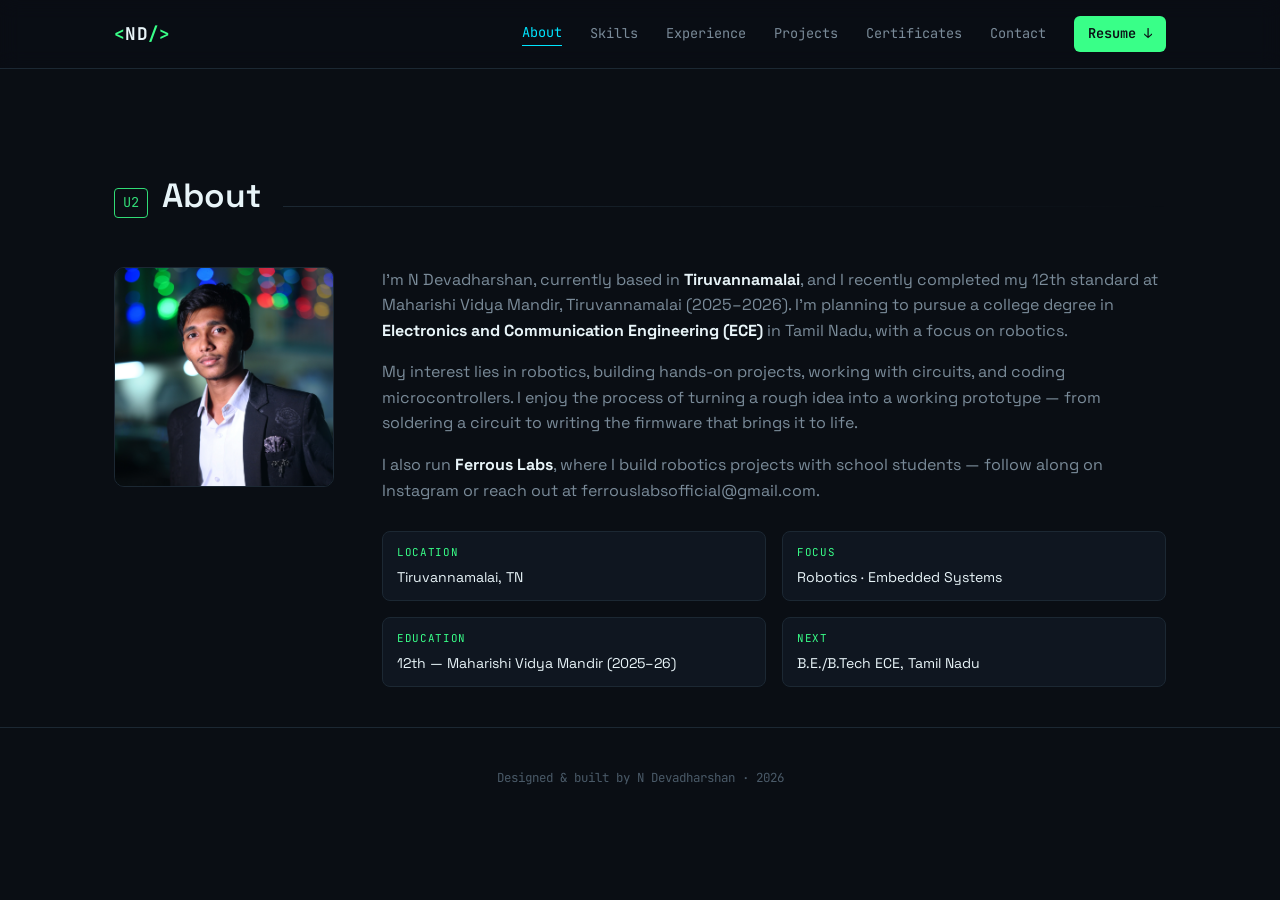
==== about.html @ f9924de3 "Single page to Multi page website" ====
<!DOCTYPE html>
<html lang="en">

<head>
  <meta charset="UTF-8">
  <meta name="viewport" content="width=device-width, initial-scale=1.0">
  <title>About — N Devadharshan</title>
  <meta name="description"
    content="Learn about N Devadharshan — ECE aspirant, robotics builder, and founder of Ferrous Labs based in Tiruvannamalai.">
  <link rel="icon"
    href="data:image/svg+xml,<svg xmlns=%22http://www.w3.org/2000/svg%22 viewBox=%220 0 100 100%22><rect width=%22100%22 height=%22100%22 rx=%2218%22 fill=%22%230a0e14%22/><path d=%22M20 50h20M60 50h20M50 20v20M50 60v20%22 stroke=%22%2300e5ff%22 stroke-width=%226%22/><circle cx=%2250%22 cy=%2250%22 r=%2210%22 fill=%22none%22 stroke=%22%2339ff88%22 stroke-width=%226%22/></svg>">
  <link rel="preconnect" href="https://fonts.googleapis.com">
  <link rel="preconnect" href="https://fonts.gstatic.com" crossorigin>
  <link
    href="https://fonts.googleapis.com/css2?family=JetBrains+Mono:wght@400;500;600;700&family=Space+Grotesk:wght@400;500;600;700&display=swap"
    rel="stylesheet">
  <link rel="stylesheet" href="style.css">
  <script>
    function smartImage(img) {
      var exts = ['jpg', 'jpeg', 'png', 'webp', 'JPG', 'JPEG', 'PNG', 'WEBP'];
      var tried = (img.getAttribute('data-tried') || '').split(',').filter(Boolean);
      var base = img.getAttribute('data-base');
      for (var i = 0; i < exts.length; i++) {
        if (tried.indexOf(exts[i]) === -1) {
          tried.push(exts[i]);
          img.setAttribute('data-tried', tried.join(','));
          img.src = base + '.' + exts[i];
          return;
        }
      }
      if (img.getAttribute('data-fallback') === 'hide') {
        img.style.display = 'none';
      } else if (img.parentElement) {
        img.parentElement.classList.add('no-photo');
      }
    }
  </script>
</head>

<body>

  <canvas id="circuit-bg"></canvas>

  <svg id="spine" width="40" viewBox="0 0 40 100" preserveAspectRatio="none" aria-hidden="true">
    <line x1="20" y1="0" x2="20" y2="100" stroke="url(#spineGrad)" stroke-width="1.5" />
    <defs>
      <linearGradient id="spineGrad" x1="0" y1="0" x2="0" y2="1">
        <stop offset="0%" stop-color="#00e5ff" stop-opacity="0.05" />
        <stop offset="50%" stop-color="#00e5ff" stop-opacity="0.5" />
        <stop offset="100%" stop-color="#39ff88" stop-opacity="0.4" />
      </linearGradient>
    </defs>
  </svg>

  <header id="navbar">
    <div class="nav-inner">
      <a class="logo" href="index.html">
        <span class="logo-bracket">&lt;</span>ND<span class="logo-bracket">/&gt;</span>
      </a>
      <nav id="nav-links">
        <a href="about.html" class="nav-active">About</a>
        <a href="skills.html">Skills</a>
        <a href="experience.html">Experience</a>
        <a href="projects.html">Projects</a>
        <a href="certificates.html">Certificates</a>
        <a href="contact.html">Contact</a>
        <a href="assets/resume.pdf" class="nav-resume" download>Resume ↓</a>
      </nav>
      <button id="nav-toggle" aria-label="Toggle menu">
        <span></span><span></span><span></span>
      </button>
    </div>
  </header>

  <main>

    <!-- ============ ABOUT ============ -->
    <section id="about" class="section">
      <div class="section-head">
        <span class="designator">U2</span>
        <h2>About</h2>
      </div>
      <div class="about-grid">
        <div class="about-photo">
          <div class="photo-frame">
            <img src="assets/images/profile.jpg" data-base="assets/images/profile" data-tried="jpg" alt="N Devadharshan"
              onerror="smartImage(this)">
            <div class="photo-fallback">
              <svg viewBox="0 0 120 120" width="72" height="72" aria-hidden="true">
                <circle cx="60" cy="60" r="56" fill="none" stroke="#00e5ff" stroke-width="2" stroke-dasharray="6 6" />
                <circle cx="60" cy="42" r="18" fill="none" stroke="#39ff88" stroke-width="3" />
                <path d="M28 96c6-20 22-30 32-30s26 10 32 30" fill="none" stroke="#39ff88" stroke-width="3" />
              </svg>
              <p>photo.jpg<br><span>add your image →</span></p>
            </div>
          </div>
        </div>
        <div class="about-text">
          <p>
            I'm N Devadharshan, currently based in <strong>Tiruvannamalai</strong>, and I recently completed
            my 12th standard at Maharishi Vidya Mandir, Tiruvannamalai (2025–2026). I'm planning to pursue
            a college degree in <strong>Electronics and Communication Engineering (ECE)</strong> in Tamil Nadu,
            with a focus on robotics.
          </p>
          <p>
            My interest lies in robotics, building hands-on projects, working with circuits, and coding
            microcontrollers. I enjoy the process of turning a rough idea into a working prototype —
            from soldering a circuit to writing the firmware that brings it to life.
          </p>
          <p>
            I also run <strong>Ferrous Labs</strong>, where I build robotics projects with school
            students — follow along on
            <a href="https://instagram.com/ferrous_labs" target="_blank" rel="noopener">Instagram</a>
            or reach out at
            <a href="mailto:ferrouslabsofficial@gmail.com">ferrouslabsofficial@gmail.com</a>.
          </p>
          <div class="about-facts">
            <div class="fact"><span class="fact-label">Location</span><span class="fact-value">Tiruvannamalai, TN</span>
            </div>
            <div class="fact"><span class="fact-label">Focus</span><span class="fact-value">Robotics · Embedded
                Systems</span></div>
            <div class="fact"><span class="fact-label">Education</span><span class="fact-value">12th — Maharishi Vidya
                Mandir (2025–26)</span></div>
            <div class="fact"><span class="fact-label">Next</span><span class="fact-value">B.E./B.Tech ECE, Tamil
                Nadu</span></div>
          </div>
        </div>
      </div>
    </section>

  </main>

  <footer>
    <p>Designed &amp; built by N Devadharshan · <span id="year"></span></p>
    <p class="footer-sub"></p>
  </footer>

  <script src="script.js"></script>
</body>

</html>
---- style.css ----
/* ==========================================================================
   TOKENS
   ========================================================================== */
:root {
  --bg-deep: #0a0e14;
  --bg-panel: #0f1620;
  --bg-panel-2: #121b26;
  --line: #1c2833;
  --trace-cyan: #00e5ff;
  --trace-green: #39ff88;
  --copper: #ff8a3d;
  --text-primary: #e8f4f8;
  --text-dim: #7a8b99;
  --text-faint: #4a5a68;

  --font-display: 'Space Grotesk', sans-serif;
  --font-mono: 'JetBrains Mono', monospace;

  --radius: 10px;
  --max-width: 1100px;
}

* { box-sizing: border-box; }

html { scroll-behavior: smooth; }

@media (prefers-reduced-motion: reduce) {
  html { scroll-behavior: auto; }
  * { animation-duration: 0.01ms !important; animation-iteration-count: 1 !important; transition-duration: 0.01ms !important; }
}

body {
  margin: 0;
  background: var(--bg-deep);
  color: var(--text-primary);
  font-family: var(--font-display);
  line-height: 1.6;
  -webkit-font-smoothing: antialiased;
  position: relative;
  overflow-x: hidden;
}

h1, h2, h3 { font-family: var(--font-display); margin: 0; }
p { margin: 0; }
a { color: inherit; text-decoration: none; }
ul { margin: 0; padding: 0; list-style: none; }
code {
  font-family: var(--font-mono);
  background: var(--bg-panel-2);
  border: 1px solid var(--line);
  padding: 1px 6px;
  border-radius: 4px;
  color: var(--trace-cyan);
  font-size: 0.85em;
}

:focus-visible {
  outline: 2px solid var(--trace-cyan);
  outline-offset: 3px;
}

/* ==========================================================================
   BACKGROUND CANVAS + SPINE
   ========================================================================== */
#circuit-bg {
  position: fixed;
  inset: 0;
  z-index: 0;
  width: 100%;
  height: 100%;
  opacity: 0.5;
}

#spine {
  position: fixed;
  left: 20px;
  top: 0;
  height: 100%;
  z-index: 1;
  pointer-events: none;
  display: none;
}

@media (min-width: 900px) {
  #spine { display: block; }
}

main, header, footer { position: relative; z-index: 2; }

/* ==========================================================================
   NAV
   ========================================================================== */
#navbar {
  position: sticky;
  top: 0;
  z-index: 50;
  background: rgba(10, 14, 20, 0.85);
  backdrop-filter: blur(10px);
  border-bottom: 1px solid var(--line);
}

.nav-inner {
  max-width: var(--max-width);
  margin: 0 auto;
  padding: 16px 24px;
  display: flex;
  align-items: center;
  justify-content: space-between;
}

.logo {
  font-family: var(--font-mono);
  font-weight: 700;
  font-size: 1.1rem;
  letter-spacing: 0.02em;
}
.logo-bracket { color: var(--trace-green); }

#nav-links {
  display: flex;
  align-items: center;
  gap: 28px;
}

#nav-links a {
  font-family: var(--font-mono);
  font-size: 0.85rem;
  color: var(--text-dim);
  transition: color 0.2s ease;
  position: relative;
}
#nav-links a:hover { color: var(--trace-cyan); }
#nav-links a.nav-active { color: var(--trace-cyan); border-bottom: 1px solid var(--trace-cyan); padding-bottom: 2px; }

.nav-resume {
  color: var(--bg-deep) !important;
  background: var(--trace-green);
  padding: 7px 14px;
  border-radius: 6px;
  font-weight: 600;
}
.nav-resume:hover { color: var(--bg-deep) !important; background: var(--trace-cyan); }

#nav-toggle {
  display: none;
  flex-direction: column;
  gap: 5px;
  background: none;
  border: none;
  cursor: pointer;
  padding: 6px;
}
#nav-toggle span {
  width: 22px;
  height: 2px;
  background: var(--trace-cyan);
  display: block;
}

@media (max-width: 800px) {
  #nav-links {
    position: fixed;
    top: 61px;
    left: 0;
    right: 0;
    background: var(--bg-panel);
    border-bottom: 1px solid var(--line);
    flex-direction: column;
    align-items: flex-start;
    padding: 20px 24px;
    gap: 18px;
    transform: translateY(-120%);
    transition: transform 0.25s ease;
  }
  #nav-links.open { transform: translateY(0); }
  #nav-toggle { display: flex; }
}

/* ==========================================================================
   SHARED
   ========================================================================== */
.section {
  max-width: var(--max-width);
  margin: 0 auto;
  padding: 100px 24px 40px;
  scroll-margin-top: 70px;
}

.section-head {
  display: flex;
  align-items: baseline;
  gap: 14px;
  margin-bottom: 44px;
}

.designator {
  font-family: var(--font-mono);
  font-size: 0.85rem;
  color: var(--trace-green);
  border: 1px solid var(--trace-green);
  padding: 3px 8px;
  border-radius: 4px;
  opacity: 0.85;
}

.section-head h2 {
  font-size: clamp(1.6rem, 3vw, 2.1rem);
  font-weight: 600;
}
.section-head::after {
  content: '';
  flex: 1;
  height: 1px;
  background: linear-gradient(90deg, var(--line), transparent);
  margin-left: 8px;
}

.chip-label {
  font-family: var(--font-mono);
  font-size: 0.8rem;
  color: var(--trace-green);
  letter-spacing: 0.05em;
  margin-bottom: 14px;
}

.btn {
  display: inline-block;
  font-family: var(--font-mono);
  font-size: 0.9rem;
  font-weight: 600;
  padding: 12px 22px;
  border-radius: 6px;
  border: 1px solid transparent;
  cursor: pointer;
  transition: all 0.2s ease;
}
.btn-primary {
  background: var(--trace-cyan);
  color: var(--bg-deep);
}
.btn-primary:hover {
  background: var(--trace-green);
  box-shadow: 0 0 24px rgba(57, 255, 136, 0.4);
}
.btn-ghost {
  border-color: var(--line);
  color: var(--text-primary);
}
.btn-ghost:hover { border-color: var(--trace-cyan); color: var(--trace-cyan); }

/* ==========================================================================
   HERO
   ========================================================================== */
#hero {
  max-width: var(--max-width);
  margin: 0 auto;
  padding: 90px 24px 60px;
  min-height: 88vh;
  display: flex;
  flex-direction: column;
  justify-content: center;
}

.hero-grid {
  display: grid;
  grid-template-columns: 1.2fr 0.8fr;
  gap: 40px;
  align-items: center;
}

@media (max-width: 800px) {
  .hero-grid { grid-template-columns: 1fr; }
  .hero-visual { order: -1; }
}

.hero-text h1 {
  font-size: clamp(2.2rem, 6vw, 3.6rem);
  font-weight: 700;
  letter-spacing: -0.01em;
  line-height: 1.05;
  background: linear-gradient(90deg, var(--text-primary) 60%, var(--trace-cyan));
  -webkit-background-clip: text;
  background-clip: text;
  color: transparent;
}

.hero-role {
  font-family: var(--font-mono);
  font-size: 0.95rem;
  color: var(--text-dim);
  margin-top: 18px;
  display: flex;
  flex-wrap: wrap;
  gap: 8px;
  align-items: center;
}
.pin { color: var(--trace-green); font-size: 0.7rem; }
.dot-sep { color: var(--text-faint); }

.hero-bio {
  margin-top: 24px;
  max-width: 52ch;
  color: var(--text-dim);
  font-size: 1.02rem;
}

.hero-cta {
  margin-top: 34px;
  display: flex;
  gap: 14px;
  flex-wrap: wrap;
}

.hero-socials {
  margin-top: 30px;
  display: flex;
  gap: 20px;
  flex-wrap: wrap;
}
.hero-socials a {
  font-family: var(--font-mono);
  font-size: 0.82rem;
  color: var(--text-faint);
  border-bottom: 1px solid transparent;
  transition: all 0.2s ease;
}
.hero-socials a:hover { color: var(--trace-cyan); border-color: var(--trace-cyan); }

/* chip visual */
.hero-visual { display: flex; justify-content: center; }
.chip {
  position: relative;
  width: 220px;
  height: 220px;
  background: linear-gradient(160deg, var(--bg-panel-2), var(--bg-panel));
  border: 1px solid var(--line);
  border-radius: 14px;
  display: flex;
  align-items: center;
  justify-content: center;
  box-shadow: 0 0 60px rgba(0, 229, 255, 0.08);
  animation: chip-float 6s ease-in-out infinite;
}
@keyframes chip-float {
  0%, 100% { transform: translateY(0); }
  50% { transform: translateY(-10px); }
}
.chip-face { text-align: center; display: flex; flex-direction: column; gap: 6px; }
.chip-id { font-family: var(--font-mono); font-size: 0.75rem; color: var(--copper); }
.chip-name { font-family: var(--font-mono); font-size: 1.1rem; color: var(--trace-cyan); font-weight: 700; letter-spacing: 0.03em; }
.chip-sub { font-family: var(--font-mono); font-size: 0.65rem; color: var(--text-faint); letter-spacing: 0.08em; }

.chip-pins { position: absolute; display: flex; gap: 14px; }
.chip-pins span { display: block; }
.chip-pins-top, .chip-pins-bottom { flex-direction: row; left: 26px; right: 26px; justify-content: space-between; }
.chip-pins-top { top: -12px; }
.chip-pins-bottom { bottom: -12px; }
.chip-pins-left, .chip-pins-right { flex-direction: column; top: 26px; bottom: 26px; justify-content: space-between; }
.chip-pins-left { left: -12px; }
.chip-pins-right { right: -12px; }
.chip-pins::before, .chip-pins::after { content: ''; }
.chip-pins-top, .chip-pins-bottom, .chip-pins-left, .chip-pins-right {
  background-image: repeating-linear-gradient(var(--trace-green), var(--trace-green));
}
/* generate pin ticks via pseudo elements grid */
.chip-pins-top, .chip-pins-bottom { height: 12px; }
.chip-pins-left, .chip-pins-right { width: 12px; }
.chip-pins-top { background: repeating-linear-gradient(90deg, var(--trace-green) 0 3px, transparent 3px 22px); }
.chip-pins-bottom { background: repeating-linear-gradient(90deg, var(--trace-green) 0 3px, transparent 3px 22px); }
.chip-pins-left { background: repeating-linear-gradient(180deg, var(--trace-green) 0 3px, transparent 3px 22px); }
.chip-pins-right { background: repeating-linear-gradient(180deg, var(--trace-green) 0 3px, transparent 3px 22px); }

.scroll-cue {
  margin: 50px auto 0;
  display: flex;
  align-items: center;
  gap: 8px;
  font-family: var(--font-mono);
  font-size: 0.75rem;
  color: var(--text-faint);
  justify-content: center;
}
.scroll-cue span {
  width: 1px;
  height: 24px;
  background: linear-gradient(var(--trace-cyan), transparent);
  animation: scroll-pulse 1.8s ease-in-out infinite;
}
@keyframes scroll-pulse {
  0%, 100% { opacity: 0.2; }
  50% { opacity: 1; }
}

/* ==========================================================================
   ABOUT
   ========================================================================== */
.about-grid {
  display: grid;
  grid-template-columns: 220px 1fr;
  gap: 48px;
  align-items: start;
}
@media (max-width: 700px) {
  .about-grid { grid-template-columns: 1fr; }
}

.photo-frame {
  position: relative;
  width: 100%;
  aspect-ratio: 1;
  border-radius: var(--radius);
  border: 1px solid var(--line);
  background: var(--bg-panel);
  overflow: hidden;
}
.photo-frame img { width: 100%; height: 100%; object-fit: cover; display: block; }
.photo-fallback {
  display: none;
  height: 100%;
  flex-direction: column;
  align-items: center;
  justify-content: center;
  gap: 14px;
  text-align: center;
  color: var(--text-faint);
  font-family: var(--font-mono);
  font-size: 0.78rem;
}
.photo-fallback p span { color: var(--trace-cyan); }
.photo-frame.no-photo img { display: none; }
.photo-frame.no-photo .photo-fallback { display: flex; }

.about-text p { color: var(--text-dim); margin-bottom: 16px; }
.about-text strong { color: var(--text-primary); }

.about-facts {
  margin-top: 28px;
  display: grid;
  grid-template-columns: repeat(2, 1fr);
  gap: 16px;
}
.fact {
  border: 1px solid var(--line);
  background: var(--bg-panel);
  border-radius: 8px;
  padding: 12px 14px;
  display: flex;
  flex-direction: column;
  gap: 4px;
}
.fact-label { font-family: var(--font-mono); font-size: 0.68rem; color: var(--trace-green); text-transform: uppercase; letter-spacing: 0.06em; }
.fact-value { font-size: 0.88rem; color: var(--text-primary); }

/* ==========================================================================
   SKILLS
   ========================================================================== */
.skills-grid {
  display: grid;
  grid-template-columns: repeat(auto-fit, minmax(220px, 1fr));
  gap: 20px;
}
.skill-card {
  border: 1px solid var(--line);
  background: var(--bg-panel);
  border-radius: var(--radius);
  padding: 22px;
  transition: border-color 0.2s ease;
}
.skill-card:hover { border-color: var(--trace-cyan); }
.skill-card h3 {
  font-family: var(--font-mono);
  font-size: 0.85rem;
  color: var(--trace-cyan);
  text-transform: uppercase;
  letter-spacing: 0.05em;
  margin-bottom: 16px;
}
.tag-list { display: flex; flex-wrap: wrap; gap: 8px; }
.tag-list li {
  font-family: var(--font-mono);
  font-size: 0.8rem;
  background: var(--bg-panel-2);
  border: 1px solid var(--line);
  padding: 5px 11px;
  border-radius: 20px;
  color: var(--text-primary);
}

/* ==========================================================================
   EXPERIENCE / TIMELINE
   ========================================================================== */
.timeline {
  position: relative;
  padding-left: 28px;
  border-left: 1px dashed var(--line);
}
.timeline-item { position: relative; padding-bottom: 36px; }
.timeline-item:last-child { padding-bottom: 0; }
.timeline-node {
  position: absolute;
  left: -33px;
  top: 4px;
  width: 10px;
  height: 10px;
  border-radius: 50%;
  background: var(--trace-green);
  box-shadow: 0 0 0 4px rgba(57, 255, 136, 0.15);
}
.timeline-org { font-family: var(--font-mono); color: var(--trace-cyan); font-size: 0.95rem; font-weight: 600; }
.timeline-role { font-size: 0.85rem; color: var(--copper); margin-top: 3px; }
.timeline-desc { color: var(--text-dim); margin-top: 8px; max-width: 60ch; }

/* ==========================================================================
   PROJECTS
   ========================================================================== */
.projects-grid {
  display: grid;
  grid-template-columns: repeat(auto-fit, minmax(280px, 1fr));
  gap: 24px;
}
.project-card {
  display: block;
  border: 1px solid var(--line);
  background: var(--bg-panel);
  border-radius: var(--radius);
  overflow: hidden;
  transition: transform 0.25s ease, border-color 0.25s ease;
  color: inherit;
  text-decoration: none;
  cursor: pointer;
}
.project-card:hover { transform: translateY(-4px); border-color: var(--trace-cyan); }
.project-card-more { cursor: default; }
.project-card-more:hover { transform: none; border-color: var(--line); }

.project-link-hint {
  margin-top: 14px;
  font-family: var(--font-mono);
  font-size: 0.72rem;
  color: var(--trace-cyan);
  letter-spacing: 0.05em;
}
.project-card:hover .project-link-hint { color: var(--trace-green); }

.project-thumb {
  height: 160px;
  background: radial-gradient(circle at 30% 20%, rgba(0,229,255,0.08), transparent 60%), var(--bg-panel-2);
  display: flex;
  align-items: center;
  justify-content: center;
  position: relative;
  border-bottom: 1px solid var(--line);
}
.thumb-placeholder { width: 60%; }
.thumb-more { opacity: 0.5; }

.gallery-strip {
  position: absolute;
  inset: 0;
  display: flex;
}
.gallery-strip img {
  width: 100%;
  height: 100%;
  object-fit: cover;
  display: none;
}
.gallery-strip img:first-child { display: block; }
.gallery-strip:has(img[style*="display: block"]) ~ .thumb-placeholder { display: none; }

.project-body { padding: 20px 22px 24px; }
.project-tag {
  font-family: var(--font-mono);
  font-size: 0.68rem;
  color: var(--trace-green);
  letter-spacing: 0.06em;
  margin-bottom: 8px;
}
.project-body h3 { font-size: 1.1rem; margin-bottom: 10px; }
.project-body p:not(.project-tag):not(.project-note):not(.project-link-hint) { color: var(--text-dim); font-size: 0.92rem; }
.project-note {
  margin-top: 12px;
  font-size: 0.78rem;
  color: var(--text-faint);
  font-style: italic;
}

/* ==========================================================================
   CERTIFICATES
   ========================================================================== */
.cert-grid {
  display: flex;
  flex-wrap: wrap;
  justify-content: center;
  gap: 20px;
}
.cert-card {
  flex: 1 1 240px;
  max-width: 320px;
  border: 1px solid var(--line);
  background: var(--bg-panel);
  border-radius: var(--radius);
  padding: 0;
  text-align: left;
  cursor: pointer;
  color: inherit;
  font-family: inherit;
  display: flex;
  flex-direction: column;
  overflow: hidden;
  transition: border-color 0.2s ease, transform 0.2s ease;
}
.cert-card:hover { border-color: var(--copper); transform: translateY(-4px); }

.cert-thumb {
  position: relative;
  background: var(--bg-panel-2);
  border-bottom: 1px solid var(--line);
  display: flex;
  align-items: center;
  justify-content: center;
  overflow: hidden;
}
.cert-thumb--portrait { aspect-ratio: 210 / 297; } /* A4 portrait */
.cert-thumb--landscape { aspect-ratio: 297 / 210; } /* A4 landscape */
.cert-thumb img {
  width: 100%;
  height: 100%;
  object-fit: cover;
  object-position: top center;
  display: block;
}
.cert-thumb-fallback { display: none; align-items: center; justify-content: center; width: 100%; height: 100%; }
.cert-thumb img[style*="display: none"] ~ .cert-thumb-fallback { display: flex; }

.cert-card-body { padding: 18px 20px 22px; }
.cert-tag {
  font-family: var(--font-mono);
  font-size: 0.66rem;
  color: var(--trace-green);
  letter-spacing: 0.05em;
  margin-bottom: 8px;
}
.cert-card h3 { font-size: 0.98rem; margin-bottom: 4px; }
.cert-org { font-family: var(--font-mono); font-size: 0.8rem; color: var(--trace-cyan); }

.cert-hint {
  margin-top: 20px;
  font-size: 0.78rem;
  color: var(--text-faint);
  font-style: italic;
}

/* ---- Lightbox ---- */
.lightbox {
  position: fixed;
  inset: 0;
  z-index: 100;
  background: rgba(6, 9, 13, 0.92);
  backdrop-filter: blur(6px);
  display: flex;
  align-items: center;
  justify-content: center;
  padding: 40px 20px;
  animation: lightbox-in 0.2s ease;
}
@keyframes lightbox-in { from { opacity: 0; } to { opacity: 1; } }
.lightbox[hidden] { display: none; }

.lightbox-inner {
  max-width: min(720px, 92vw);
  max-height: 86vh;
  display: flex;
  flex-direction: column;
  align-items: center;
  gap: 14px;
}
.lightbox-inner img {
  max-width: 100%;
  max-height: 76vh;
  object-fit: contain;
  border: 1px solid var(--line);
  border-radius: 8px;
  background: var(--bg-panel);
  box-shadow: 0 0 60px rgba(0, 229, 255, 0.12);
}
.lightbox-title {
  font-family: var(--font-mono);
  font-size: 0.85rem;
  color: var(--text-dim);
  text-align: center;
}
.lightbox-close {
  position: absolute;
  top: 24px;
  right: 28px;
  width: 40px;
  height: 40px;
  border-radius: 50%;
  border: 1px solid var(--line);
  background: var(--bg-panel);
  color: var(--text-primary);
  font-size: 1.1rem;
  cursor: pointer;
  transition: border-color 0.2s ease, color 0.2s ease;
}
.lightbox-close:hover { border-color: var(--trace-cyan); color: var(--trace-cyan); }

/* ==========================================================================
   CONTACT
   ========================================================================== */
.contact-grid {
  display: grid;
  grid-template-columns: 1fr 1fr;
  gap: 48px;
}
@media (max-width: 800px) { .contact-grid { grid-template-columns: 1fr; } }

.contact-info p { color: var(--text-dim); margin-bottom: 26px; max-width: 46ch; }
.contact-list { display: flex; flex-direction: column; gap: 14px; margin-bottom: 30px; }
.contact-list li { display: flex; flex-direction: column; gap: 2px; }
.contact-label { font-family: var(--font-mono); font-size: 0.68rem; color: var(--trace-green); text-transform: uppercase; letter-spacing: 0.06em; }
.contact-list a { color: var(--text-primary); }
.contact-list a:hover { color: var(--trace-cyan); }
.contact-socials { display: flex; gap: 18px; flex-wrap: wrap; }
.contact-socials a { font-family: var(--font-mono); font-size: 0.85rem; color: var(--text-dim); }
.contact-socials a:hover { color: var(--trace-cyan); }

.contact-form {
  display: flex;
  flex-direction: column;
  gap: 16px;
  border: 1px solid var(--line);
  background: var(--bg-panel);
  border-radius: var(--radius);
  padding: 26px;
}
.contact-form label {
  display: flex;
  flex-direction: column;
  gap: 6px;
  font-family: var(--font-mono);
  font-size: 0.75rem;
  color: var(--text-dim);
}
.contact-form input, .contact-form textarea {
  font-family: var(--font-display);
  background: var(--bg-panel-2);
  border: 1px solid var(--line);
  border-radius: 6px;
  padding: 10px 12px;
  color: var(--text-primary);
  font-size: 0.92rem;
  resize: vertical;
}
.contact-form input:focus, .contact-form textarea:focus {
  outline: none;
  border-color: var(--trace-cyan);
}
.form-note { font-size: 0.72rem; color: var(--text-faint); margin-top: -4px; }

/* ==========================================================================
   FOOTER
   ========================================================================== */
footer {
  text-align: center;
  padding: 40px 24px;
  border-top: 1px solid var(--line);
  color: var(--text-faint);
  font-family: var(--font-mono);
  font-size: 0.78rem;
}
footer p { margin-bottom: 6px; }
.footer-sub { color: var(--text-faint); opacity: 0.5; }

/* ==========================================================================
   PROJECT DETAIL PAGES
   ========================================================================== */
.project-page-main { padding-top: 8px; }

.back-link {
  display: inline-flex;
  align-items: center;
  gap: 8px;
  font-family: var(--font-mono);
  font-size: 0.82rem;
  color: var(--text-dim);
  margin: 28px auto 0;
  max-width: var(--max-width);
  padding: 0 24px;
}
.back-link-inner { display: flex; align-items: center; gap: 8px; }
.back-link a { color: var(--trace-cyan); }
.back-link a:hover { color: var(--trace-green); }

.project-hero {
  max-width: var(--max-width);
  margin: 0 auto;
  padding: 28px 24px 10px;
}
.project-hero .designator { margin-bottom: 14px; display: inline-block; }
.project-hero h1 {
  font-size: clamp(1.7rem, 4vw, 2.4rem);
  font-weight: 600;
  margin-bottom: 14px;
}
.project-badges { display: flex; flex-wrap: wrap; gap: 8px; margin-bottom: 18px; }
.project-badge {
  font-family: var(--font-mono);
  font-size: 0.7rem;
  letter-spacing: 0.05em;
  color: var(--trace-green);
  border: 1px solid var(--line);
  background: var(--bg-panel);
  padding: 5px 10px;
  border-radius: 5px;
}
.project-badge--status {
  color: var(--copper);
}
.project-hero-desc { color: var(--text-dim); max-width: 68ch; font-size: 1rem; }

.detail-section {
  max-width: var(--max-width);
  margin: 0 auto;
  padding: 44px 24px;
  border-top: 1px solid var(--line);
}
.detail-section:first-of-type { border-top: none; }
.detail-section-head {
  display: flex;
  align-items: baseline;
  gap: 14px;
  margin-bottom: 26px;
}
.detail-section-head h2 {
  font-size: clamp(1.25rem, 2.4vw, 1.55rem);
  font-weight: 600;
}
.detail-section-head::after {
  content: '';
  flex: 1;
  height: 1px;
  background: linear-gradient(90deg, var(--line), transparent);
  margin-left: 8px;
}
.detail-body-text { color: var(--text-dim); max-width: 70ch; margin-bottom: 18px; }
.detail-body-text:last-child { margin-bottom: 0; }
.detail-body-text strong { color: var(--text-primary); }

/* Editor note — visible reminder to swap placeholder content, safe to delete */
.editor-note {
  margin-top: 18px;
  padding: 12px 14px;
  border: 1px dashed var(--copper);
  border-radius: 8px;
  background: rgba(255, 138, 61, 0.06);
  color: var(--copper);
  font-family: var(--font-mono);
  font-size: 0.76rem;
  max-width: 70ch;
}

/* ---- Circuit diagram ---- */
.circuit-frame {
  position: relative;
  width: 100%;
  max-width: 640px;
  aspect-ratio: 4 / 3;
  border-radius: var(--radius);
  border: 1px solid var(--line);
  background: var(--bg-panel);
  overflow: hidden;
}
.circuit-frame img { width: 100%; height: 100%; object-fit: contain; display: block; background: var(--bg-panel-2); }
.circuit-fallback {
  display: none;
  height: 100%;
  flex-direction: column;
  align-items: center;
  justify-content: center;
  gap: 14px;
  text-align: center;
  color: var(--text-faint);
  font-family: var(--font-mono);
  font-size: 0.78rem;
  padding: 20px;
}
.circuit-fallback p span { color: var(--trace-cyan); }
.circuit-frame.no-photo img { display: none; }
.circuit-frame.no-photo .circuit-fallback { display: flex; }

/* ---- Components list ---- */
.components-list {
  display: grid;
  grid-template-columns: repeat(auto-fit, minmax(260px, 1fr));
  gap: 16px;
}
.component-item {
  border: 1px solid var(--line);
  background: var(--bg-panel);
  border-radius: 8px;
  padding: 14px 16px;
}
.component-item h4 {
  font-family: var(--font-mono);
  font-size: 0.88rem;
  color: var(--trace-cyan);
  margin-bottom: 6px;
  font-weight: 600;
}
.component-item p { color: var(--text-dim); font-size: 0.86rem; }

/* ---- Photo gallery ---- */
.detail-gallery {
  display: grid;
  grid-template-columns: repeat(auto-fill, minmax(200px, 1fr));
  gap: 16px;
}
.gallery-tile {
  position: relative;
  aspect-ratio: 4 / 3;
  border-radius: 8px;
  border: 1px solid var(--line);
  background: var(--bg-panel);
  overflow: hidden;
  cursor: pointer;
  padding: 0;
  color: inherit;
  font-family: inherit;
  transition: border-color 0.2s ease, transform 0.2s ease;
}
.gallery-tile:hover { border-color: var(--trace-cyan); transform: translateY(-3px); }
.gallery-tile img { width: 100%; height: 100%; object-fit: cover; display: block; }
.gallery-tile-fallback {
  display: none;
  flex-direction: column;
  align-items: center;
  justify-content: center;
  gap: 8px;
  height: 100%;
  color: var(--text-faint);
  font-family: var(--font-mono);
  font-size: 0.7rem;
  text-align: center;
  padding: 10px;
  border: 1px dashed var(--line);
}
.gallery-tile.no-photo img { display: none; }
.gallery-tile.no-photo .gallery-tile-fallback { display: flex; }
.gallery-tile.no-photo { cursor: default; }
.gallery-tile.no-photo:hover { border-color: var(--line); transform: none; }
.gallery-plus {
  width: 30px;
  height: 30px;
  border-radius: 50%;
  border: 1px solid var(--line);
  display: flex;
  align-items: center;
  justify-content: center;
  color: var(--trace-green);
  font-size: 1.1rem;
}

/* ---- Prev/Next project nav footer ---- */
.project-pagenav {
  max-width: var(--max-width);
  margin: 0 auto;
  padding: 10px 24px 60px;
  display: flex;
  justify-content: space-between;
  gap: 16px;
  flex-wrap: wrap;
}
.project-pagenav a {
  font-family: var(--font-mono);
  font-size: 0.82rem;
  color: var(--text-dim);
  border: 1px solid var(--line);
  border-radius: 6px;
  padding: 10px 16px;
  transition: border-color 0.2s ease, color 0.2s ease;
}
.project-pagenav a:hover { border-color: var(--trace-cyan); color: var(--trace-cyan); }

/* ---- Contact form status feedback ---- */
.form-note {
  font-family: var(--font-mono);
  font-size: 0.82rem;
  color: var(--text-dim);
  min-height: 1.4em;
  transition: color 0.3s ease;
}
.form-note--success { color: var(--trace-green); }
.form-note--error   { color: var(--copper); }
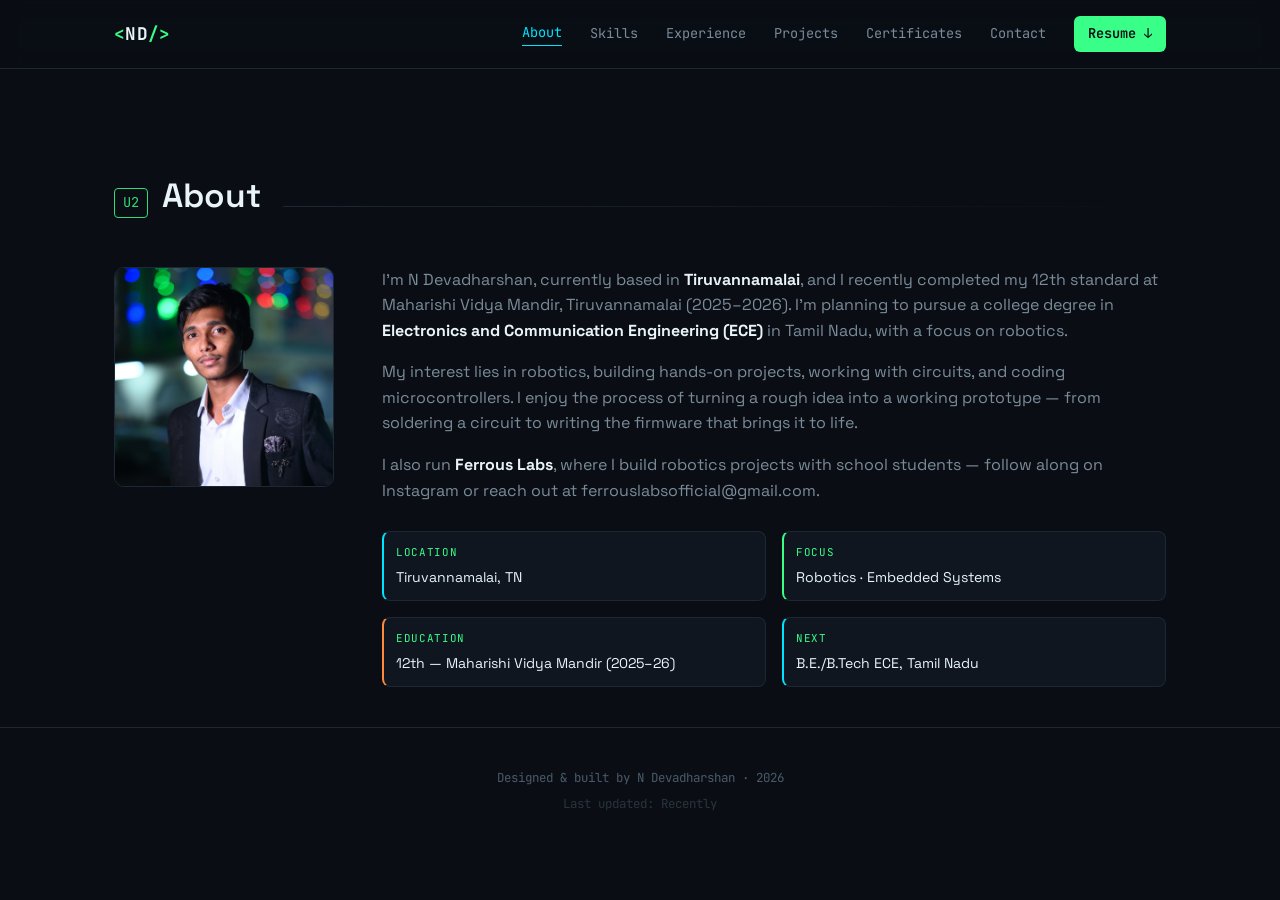
==== commit 52c18d0a: "adding new project, editing layout" ====
--- a/about.html
+++ b/about.html
@@ -132,7 +132,7 @@
 
   <footer>
     <p>Designed &amp; built by N Devadharshan · <span id="year"></span></p>
-    <p class="footer-sub"></p>
+    <p class="footer-sub">Last updated: <span id="last-updated">checking…</span></p>
   </footer>
 
   <script src="script.js"></script>
--- a/style.css
+++ b/style.css
@@ -515,8 +515,14 @@
    ========================================================================== */
 .projects-grid {
   display: grid;
-  grid-template-columns: repeat(auto-fit, minmax(280px, 1fr));
+  grid-template-columns: repeat(2, 1fr);
   gap: 24px;
+  max-width: 760px;
+  margin-left: auto;
+  margin-right: auto;
+}
+@media (max-width: 640px) {
+  .projects-grid { grid-template-columns: 1fr; }
 }
 .project-card {
   display: block;
@@ -543,7 +549,7 @@
 .project-card:hover .project-link-hint { color: var(--trace-green); }
 
 .project-thumb {
-  height: 160px;
+  aspect-ratio: 16 / 9;
   background: radial-gradient(circle at 30% 20%, rgba(0,229,255,0.08), transparent 60%), var(--bg-panel-2);
   display: flex;
   align-items: center;
@@ -589,14 +595,18 @@
    CERTIFICATES
    ========================================================================== */
 .cert-grid {
-  display: flex;
-  flex-wrap: wrap;
-  justify-content: center;
+  display: grid;
+  grid-template-columns: repeat(2, 1fr);
   gap: 20px;
+  justify-items: stretch;
+  max-width: 760px;
+  margin-left: auto;
+  margin-right: auto;
+}
+@media (max-width: 640px) {
+  .cert-grid { grid-template-columns: 1fr; }
 }
 .cert-card {
-  flex: 1 1 240px;
-  max-width: 320px;
   border: 1px solid var(--line);
   background: var(--bg-panel);
   border-radius: var(--radius);
@@ -614,21 +624,24 @@
 
 .cert-thumb {
   position: relative;
+  width: 100%;
   background: var(--bg-panel-2);
   border-bottom: 1px solid var(--line);
-  display: flex;
-  align-items: center;
-  justify-content: center;
   overflow: hidden;
 }
-.cert-thumb--portrait { aspect-ratio: 210 / 297; } /* A4 portrait */
-.cert-thumb--landscape { aspect-ratio: 297 / 210; } /* A4 landscape */
+.cert-thumb--portrait  { aspect-ratio: 3 / 4; } /* Matches A4 or portrait certs better */
+.cert-thumb--landscape { aspect-ratio: 4 / 3; }
+.cert-thumb--16-9      { aspect-ratio: 16 / 9; }
+.cert-thumb--4-3       { aspect-ratio: 4 / 3; }
 .cert-thumb img {
+  position: absolute;
+  inset: 0;
   width: 100%;
   height: 100%;
-  object-fit: cover;
-  object-position: top center;
+  object-fit: contain;
+  object-position: center;
   display: block;
+  background: var(--bg-panel-2);
 }
 .cert-thumb-fallback { display: none; align-items: center; justify-content: center; width: 100%; height: 100%; }
 .cert-thumb img[style*="display: none"] ~ .cert-thumb-fallback { display: flex; }
@@ -993,3 +1006,66 @@
 }
 .form-note--success { color: var(--trace-green); }
 .form-note--error   { color: var(--copper); }
+
+/* ==========================================================================
+   PAGE-SPECIFIC ENHANCEMENTS (Visual Differentiation)
+   ========================================================================== */
+
+/* --- ABOUT: Fact boxes left border accents --- */
+.about-facts .fact:nth-child(1) { border-left: 2px solid var(--trace-cyan); padding-left: 12px; }
+.about-facts .fact:nth-child(2) { border-left: 2px solid var(--trace-green); padding-left: 12px; }
+.about-facts .fact:nth-child(3) { border-left: 2px solid var(--copper); padding-left: 12px; }
+.about-facts .fact:nth-child(4) { border-left: 2px solid var(--trace-cyan); padding-left: 12px; }
+
+/* --- SKILLS: Card top borders color coding --- */
+.skill-card:nth-child(1) { border-top: 2px solid var(--trace-cyan); background: linear-gradient(180deg, rgba(0, 229, 255, 0.03) 0%, var(--bg-panel) 40%); }
+.skill-card:nth-child(2) { border-top: 2px solid var(--trace-green); background: linear-gradient(180deg, rgba(57, 255, 136, 0.03) 0%, var(--bg-panel) 40%); }
+.skill-card:nth-child(3) { border-top: 2px solid var(--copper); background: linear-gradient(180deg, rgba(255, 138, 61, 0.03) 0%, var(--bg-panel) 40%); }
+.skill-card:nth-child(4) { border-top: 2px solid var(--text-primary); background: linear-gradient(180deg, rgba(220, 224, 230, 0.03) 0%, var(--bg-panel) 40%); }
+
+/* --- EXPERIENCE: Timeline item subtle card styling --- */
+.timeline-content {
+  background: var(--bg-panel);
+  border: 1px solid var(--line);
+  padding: 16px 20px;
+  border-radius: 8px;
+  transition: border-color 0.3s ease, transform 0.3s ease;
+  margin-left: 16px;
+}
+.timeline-item:hover .timeline-content {
+  border-color: var(--trace-green);
+  transform: translateX(4px);
+}
+.timeline-node { z-index: 2; }
+
+/* --- CERTIFICATES: Shimmer effect on hover --- */
+.cert-card {
+  position: relative;
+  overflow: hidden;
+}
+.cert-card::before {
+  content: '';
+  position: absolute;
+  top: 0; left: -150%;
+  width: 50%; height: 100%;
+  background: linear-gradient(90deg, transparent, rgba(255, 138, 61, 0.08), transparent);
+  transform: skewX(-20deg);
+  transition: all 0.6s ease;
+  z-index: 1;
+  pointer-events: none;
+}
+.cert-card:hover::before {
+  left: 150%;
+}
+
+/* --- CONTACT: Terminal/Glowing input style --- */
+.contact-form input, .contact-form textarea {
+  background: rgba(10, 14, 20, 0.8);
+  border: 1px solid var(--line);
+  box-shadow: inset 0 2px 4px rgba(0,0,0,0.2);
+  transition: all 0.3s ease;
+}
+.contact-form input:focus, .contact-form textarea:focus {
+  border-color: var(--trace-cyan);
+  box-shadow: inset 0 2px 4px rgba(0,0,0,0.2), 0 0 8px rgba(0, 229, 255, 0.15);
+}
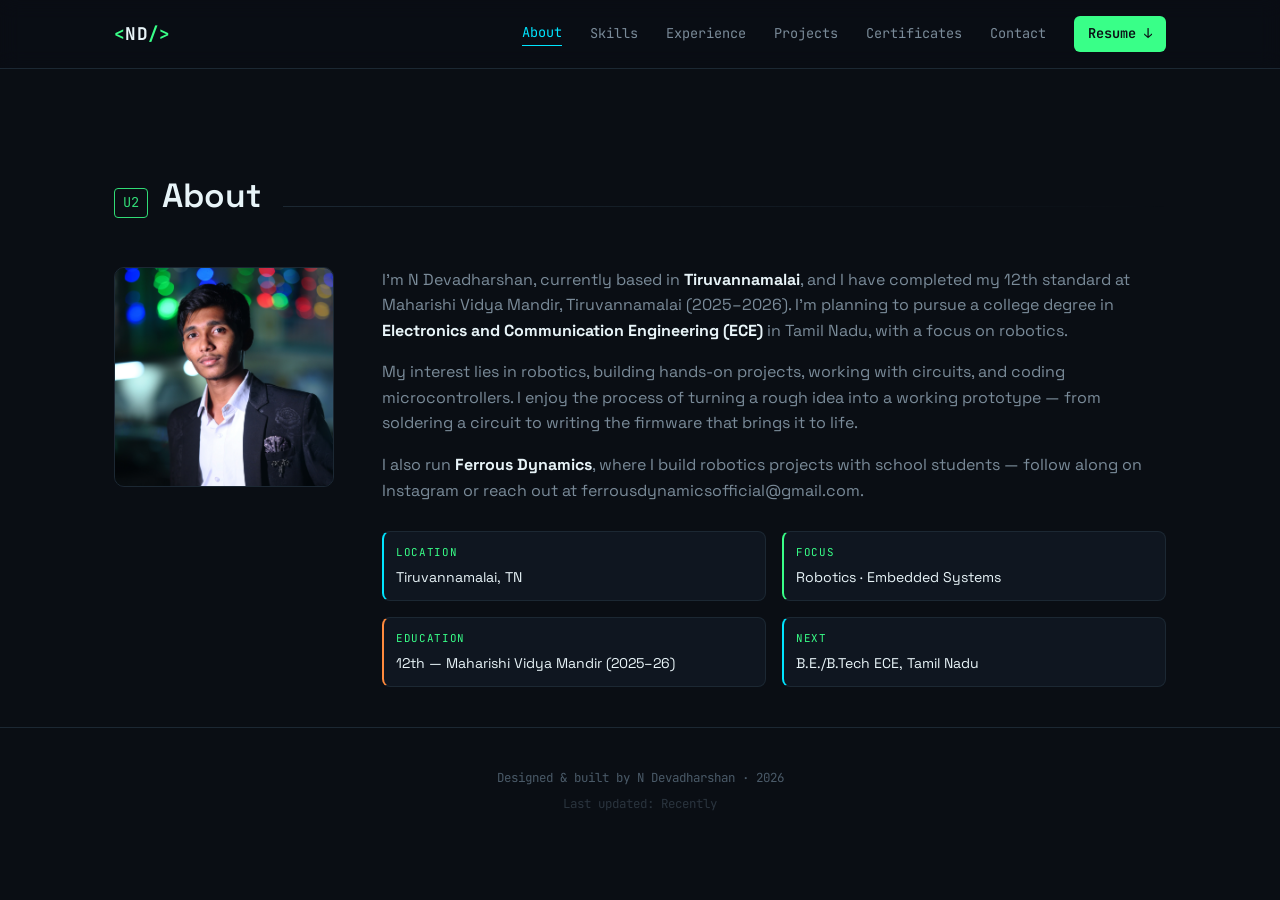
==== commit 43561d9a: "Changed some detials and updated the resume" ====
--- a/about.html
+++ b/about.html
@@ -6,7 +6,7 @@
   <meta name="viewport" content="width=device-width, initial-scale=1.0">
   <title>About — N Devadharshan</title>
   <meta name="description"
-    content="Learn about N Devadharshan — ECE aspirant, robotics builder, and founder of Ferrous Labs based in Tiruvannamalai.">
+    content="Learn about N Devadharshan — ECE aspirant, robotics builder, and founder of Ferrous Dynamics based in Tiruvannamalai.">
   <link rel="icon"
     href="data:image/svg+xml,<svg xmlns=%22http://www.w3.org/2000/svg%22 viewBox=%220 0 100 100%22><rect width=%22100%22 height=%22100%22 rx=%2218%22 fill=%22%230a0e14%22/><path d=%22M20 50h20M60 50h20M50 20v20M50 60v20%22 stroke=%22%2300e5ff%22 stroke-width=%226%22/><circle cx=%2250%22 cy=%2250%22 r=%2210%22 fill=%22none%22 stroke=%22%2339ff88%22 stroke-width=%226%22/></svg>">
   <link rel="preconnect" href="https://fonts.googleapis.com">
@@ -97,7 +97,7 @@
         </div>
         <div class="about-text">
           <p>
-            I'm N Devadharshan, currently based in <strong>Tiruvannamalai</strong>, and I recently completed
+            I'm N Devadharshan, currently based in <strong>Tiruvannamalai</strong>, and I have completed
             my 12th standard at Maharishi Vidya Mandir, Tiruvannamalai (2025–2026). I'm planning to pursue
             a college degree in <strong>Electronics and Communication Engineering (ECE)</strong> in Tamil Nadu,
             with a focus on robotics.
@@ -108,11 +108,11 @@
             from soldering a circuit to writing the firmware that brings it to life.
           </p>
           <p>
-            I also run <strong>Ferrous Labs</strong>, where I build robotics projects with school
+            I also run <strong>Ferrous Dynamics</strong>, where I build robotics projects with school
             students — follow along on
-            <a href="https://instagram.com/ferrous_labs" target="_blank" rel="noopener">Instagram</a>
+            <a href="https://www.instagram.com/ferrous_dynamics" target="_blank" rel="noopener">Instagram</a>
             or reach out at
-            <a href="mailto:ferrouslabsofficial@gmail.com">ferrouslabsofficial@gmail.com</a>.
+            <a href="mailto:ferrousdynamicsofficial@gmail.com">ferrousdynamicsofficial@gmail.com</a>.
           </p>
           <div class="about-facts">
             <div class="fact"><span class="fact-label">Location</span><span class="fact-value">Tiruvannamalai, TN</span>
@@ -138,4 +138,4 @@
   <script src="script.js"></script>
 </body>
 
-</html>
+</html>
--- a/style.css
+++ b/style.css
@@ -20,13 +20,24 @@
   --max-width: 1100px;
 }
 
-* { box-sizing: border-box; }
-
-html { scroll-behavior: smooth; }
+* {
+  box-sizing: border-box;
+}
+
+html {
+  scroll-behavior: smooth;
+}
 
 @media (prefers-reduced-motion: reduce) {
-  html { scroll-behavior: auto; }
-  * { animation-duration: 0.01ms !important; animation-iteration-count: 1 !important; transition-duration: 0.01ms !important; }
+  html {
+    scroll-behavior: auto;
+  }
+
+  * {
+    animation-duration: 0.01ms !important;
+    animation-iteration-count: 1 !important;
+    transition-duration: 0.01ms !important;
+  }
 }
 
 body {
@@ -40,10 +51,28 @@
   overflow-x: hidden;
 }
 
-h1, h2, h3 { font-family: var(--font-display); margin: 0; }
-p { margin: 0; }
-a { color: inherit; text-decoration: none; }
-ul { margin: 0; padding: 0; list-style: none; }
+h1,
+h2,
+h3 {
+  font-family: var(--font-display);
+  margin: 0;
+}
+
+p {
+  margin: 0;
+}
+
+a {
+  color: inherit;
+  text-decoration: none;
+}
+
+ul {
+  margin: 0;
+  padding: 0;
+  list-style: none;
+}
+
 code {
   font-family: var(--font-mono);
   background: var(--bg-panel-2);
@@ -82,10 +111,17 @@
 }
 
 @media (min-width: 900px) {
-  #spine { display: block; }
-}
-
-main, header, footer { position: relative; z-index: 2; }
+  #spine {
+    display: block;
+  }
+}
+
+main,
+header,
+footer {
+  position: relative;
+  z-index: 2;
+}
 
 /* ==========================================================================
    NAV
@@ -114,7 +150,10 @@
   font-size: 1.1rem;
   letter-spacing: 0.02em;
 }
-.logo-bracket { color: var(--trace-green); }
+
+.logo-bracket {
+  color: var(--trace-green);
+}
 
 #nav-links {
   display: flex;
@@ -129,8 +168,16 @@
   transition: color 0.2s ease;
   position: relative;
 }
-#nav-links a:hover { color: var(--trace-cyan); }
-#nav-links a.nav-active { color: var(--trace-cyan); border-bottom: 1px solid var(--trace-cyan); padding-bottom: 2px; }
+
+#nav-links a:hover {
+  color: var(--trace-cyan);
+}
+
+#nav-links a.nav-active {
+  color: var(--trace-cyan);
+  border-bottom: 1px solid var(--trace-cyan);
+  padding-bottom: 2px;
+}
 
 .nav-resume {
   color: var(--bg-deep) !important;
@@ -139,7 +186,11 @@
   border-radius: 6px;
   font-weight: 600;
 }
-.nav-resume:hover { color: var(--bg-deep) !important; background: var(--trace-cyan); }
+
+.nav-resume:hover {
+  color: var(--bg-deep) !important;
+  background: var(--trace-cyan);
+}
 
 #nav-toggle {
   display: none;
@@ -150,6 +201,7 @@
   cursor: pointer;
   padding: 6px;
 }
+
 #nav-toggle span {
   width: 22px;
   height: 2px;
@@ -172,8 +224,14 @@
     transform: translateY(-120%);
     transition: transform 0.25s ease;
   }
-  #nav-links.open { transform: translateY(0); }
-  #nav-toggle { display: flex; }
+
+  #nav-links.open {
+    transform: translateY(0);
+  }
+
+  #nav-toggle {
+    display: flex;
+  }
 }
 
 /* ==========================================================================
@@ -207,12 +265,26 @@
   font-size: clamp(1.6rem, 3vw, 2.1rem);
   font-weight: 600;
 }
+
 .section-head::after {
   content: '';
   flex: 1;
   height: 1px;
   background: linear-gradient(90deg, var(--line), transparent);
   margin-left: 8px;
+}
+
+.section-count {
+  font-family: var(--font-mono);
+  font-size: 0.5em;
+  color: var(--text-dim);
+  vertical-align: middle;
+  margin-left: 0.5rem;
+  font-weight: normal;
+  background: var(--bg-panel-2);
+  padding: 0.2rem 0.6rem;
+  border-radius: 12px;
+  border: 1px solid var(--line);
 }
 
 .chip-label {
@@ -234,19 +306,26 @@
   cursor: pointer;
   transition: all 0.2s ease;
 }
+
 .btn-primary {
   background: var(--trace-cyan);
   color: var(--bg-deep);
 }
+
 .btn-primary:hover {
   background: var(--trace-green);
   box-shadow: 0 0 24px rgba(57, 255, 136, 0.4);
 }
+
 .btn-ghost {
   border-color: var(--line);
   color: var(--text-primary);
 }
-.btn-ghost:hover { border-color: var(--trace-cyan); color: var(--trace-cyan); }
+
+.btn-ghost:hover {
+  border-color: var(--trace-cyan);
+  color: var(--trace-cyan);
+}
 
 /* ==========================================================================
    HERO
@@ -269,8 +348,13 @@
 }
 
 @media (max-width: 800px) {
-  .hero-grid { grid-template-columns: 1fr; }
-  .hero-visual { order: -1; }
+  .hero-grid {
+    grid-template-columns: 1fr;
+  }
+
+  .hero-visual {
+    order: -1;
+  }
 }
 
 .hero-text h1 {
@@ -294,8 +378,15 @@
   gap: 8px;
   align-items: center;
 }
-.pin { color: var(--trace-green); font-size: 0.7rem; }
-.dot-sep { color: var(--text-faint); }
+
+.pin {
+  color: var(--trace-green);
+  font-size: 0.7rem;
+}
+
+.dot-sep {
+  color: var(--text-faint);
+}
 
 .hero-bio {
   margin-top: 24px;
@@ -317,6 +408,7 @@
   gap: 20px;
   flex-wrap: wrap;
 }
+
 .hero-socials a {
   font-family: var(--font-mono);
   font-size: 0.82rem;
@@ -324,10 +416,18 @@
   border-bottom: 1px solid transparent;
   transition: all 0.2s ease;
 }
-.hero-socials a:hover { color: var(--trace-cyan); border-color: var(--trace-cyan); }
+
+.hero-socials a:hover {
+  color: var(--trace-cyan);
+  border-color: var(--trace-cyan);
+}
 
 /* chip visual */
-.hero-visual { display: flex; justify-content: center; }
+.hero-visual {
+  display: flex;
+  justify-content: center;
+}
+
 .chip {
   position: relative;
   width: 220px;
@@ -341,34 +441,127 @@
   box-shadow: 0 0 60px rgba(0, 229, 255, 0.08);
   animation: chip-float 6s ease-in-out infinite;
 }
+
 @keyframes chip-float {
-  0%, 100% { transform: translateY(0); }
-  50% { transform: translateY(-10px); }
-}
-.chip-face { text-align: center; display: flex; flex-direction: column; gap: 6px; }
-.chip-id { font-family: var(--font-mono); font-size: 0.75rem; color: var(--copper); }
-.chip-name { font-family: var(--font-mono); font-size: 1.1rem; color: var(--trace-cyan); font-weight: 700; letter-spacing: 0.03em; }
-.chip-sub { font-family: var(--font-mono); font-size: 0.65rem; color: var(--text-faint); letter-spacing: 0.08em; }
-
-.chip-pins { position: absolute; display: flex; gap: 14px; }
-.chip-pins span { display: block; }
-.chip-pins-top, .chip-pins-bottom { flex-direction: row; left: 26px; right: 26px; justify-content: space-between; }
-.chip-pins-top { top: -12px; }
-.chip-pins-bottom { bottom: -12px; }
-.chip-pins-left, .chip-pins-right { flex-direction: column; top: 26px; bottom: 26px; justify-content: space-between; }
-.chip-pins-left { left: -12px; }
-.chip-pins-right { right: -12px; }
-.chip-pins::before, .chip-pins::after { content: ''; }
-.chip-pins-top, .chip-pins-bottom, .chip-pins-left, .chip-pins-right {
+
+  0%,
+  100% {
+    transform: translateY(0);
+  }
+
+  50% {
+    transform: translateY(-10px);
+  }
+}
+
+.chip-face {
+  text-align: center;
+  display: flex;
+  flex-direction: column;
+  gap: 6px;
+}
+
+.chip-id {
+  font-family: var(--font-mono);
+  font-size: 0.75rem;
+  color: var(--copper);
+}
+
+.chip-name {
+  font-family: var(--font-mono);
+  font-size: 1.1rem;
+  color: var(--trace-cyan);
+  font-weight: 700;
+  letter-spacing: 0.03em;
+}
+
+.chip-sub {
+  font-family: var(--font-mono);
+  font-size: 0.65rem;
+  color: var(--text-faint);
+  letter-spacing: 0.08em;
+}
+
+.chip-pins {
+  position: absolute;
+  display: flex;
+  gap: 14px;
+}
+
+.chip-pins span {
+  display: block;
+}
+
+.chip-pins-top,
+.chip-pins-bottom {
+  flex-direction: row;
+  left: 26px;
+  right: 26px;
+  justify-content: space-between;
+}
+
+.chip-pins-top {
+  top: -12px;
+}
+
+.chip-pins-bottom {
+  bottom: -12px;
+}
+
+.chip-pins-left,
+.chip-pins-right {
+  flex-direction: column;
+  top: 26px;
+  bottom: 26px;
+  justify-content: space-between;
+}
+
+.chip-pins-left {
+  left: -12px;
+}
+
+.chip-pins-right {
+  right: -12px;
+}
+
+.chip-pins::before,
+.chip-pins::after {
+  content: '';
+}
+
+.chip-pins-top,
+.chip-pins-bottom,
+.chip-pins-left,
+.chip-pins-right {
   background-image: repeating-linear-gradient(var(--trace-green), var(--trace-green));
 }
+
 /* generate pin ticks via pseudo elements grid */
-.chip-pins-top, .chip-pins-bottom { height: 12px; }
-.chip-pins-left, .chip-pins-right { width: 12px; }
-.chip-pins-top { background: repeating-linear-gradient(90deg, var(--trace-green) 0 3px, transparent 3px 22px); }
-.chip-pins-bottom { background: repeating-linear-gradient(90deg, var(--trace-green) 0 3px, transparent 3px 22px); }
-.chip-pins-left { background: repeating-linear-gradient(180deg, var(--trace-green) 0 3px, transparent 3px 22px); }
-.chip-pins-right { background: repeating-linear-gradient(180deg, var(--trace-green) 0 3px, transparent 3px 22px); }
+.chip-pins-top,
+.chip-pins-bottom {
+  height: 12px;
+}
+
+.chip-pins-left,
+.chip-pins-right {
+  width: 12px;
+}
+
+.chip-pins-top {
+  background: repeating-linear-gradient(90deg, var(--trace-green) 0 3px, transparent 3px 22px);
+}
+
+.chip-pins-bottom {
+  background: repeating-linear-gradient(90deg, var(--trace-green) 0 3px, transparent 3px 22px);
+}
+
+.chip-pins-left {
+  background: repeating-linear-gradient(180deg, var(--trace-green) 0 3px, transparent 3px 22px);
+}
+
+.chip-pins-right {
+  background: repeating-linear-gradient(180deg, var(--trace-green) 0 3px, transparent 3px 22px);
+}
 
 .scroll-cue {
   margin: 50px auto 0;
@@ -380,15 +573,24 @@
   color: var(--text-faint);
   justify-content: center;
 }
+
 .scroll-cue span {
   width: 1px;
   height: 24px;
   background: linear-gradient(var(--trace-cyan), transparent);
   animation: scroll-pulse 1.8s ease-in-out infinite;
 }
+
 @keyframes scroll-pulse {
-  0%, 100% { opacity: 0.2; }
-  50% { opacity: 1; }
+
+  0%,
+  100% {
+    opacity: 0.2;
+  }
+
+  50% {
+    opacity: 1;
+  }
 }
 
 /* ==========================================================================
@@ -400,8 +602,11 @@
   gap: 48px;
   align-items: start;
 }
+
 @media (max-width: 700px) {
-  .about-grid { grid-template-columns: 1fr; }
+  .about-grid {
+    grid-template-columns: 1fr;
+  }
 }
 
 .photo-frame {
@@ -413,7 +618,14 @@
   background: var(--bg-panel);
   overflow: hidden;
 }
-.photo-frame img { width: 100%; height: 100%; object-fit: cover; display: block; }
+
+.photo-frame img {
+  width: 100%;
+  height: 100%;
+  object-fit: cover;
+  display: block;
+}
+
 .photo-fallback {
   display: none;
   height: 100%;
@@ -426,12 +638,27 @@
   font-family: var(--font-mono);
   font-size: 0.78rem;
 }
-.photo-fallback p span { color: var(--trace-cyan); }
-.photo-frame.no-photo img { display: none; }
-.photo-frame.no-photo .photo-fallback { display: flex; }
-
-.about-text p { color: var(--text-dim); margin-bottom: 16px; }
-.about-text strong { color: var(--text-primary); }
+
+.photo-fallback p span {
+  color: var(--trace-cyan);
+}
+
+.photo-frame.no-photo img {
+  display: none;
+}
+
+.photo-frame.no-photo .photo-fallback {
+  display: flex;
+}
+
+.about-text p {
+  color: var(--text-dim);
+  margin-bottom: 16px;
+}
+
+.about-text strong {
+  color: var(--text-primary);
+}
 
 .about-facts {
   margin-top: 28px;
@@ -439,6 +666,7 @@
   grid-template-columns: repeat(2, 1fr);
   gap: 16px;
 }
+
 .fact {
   border: 1px solid var(--line);
   background: var(--bg-panel);
@@ -448,8 +676,19 @@
   flex-direction: column;
   gap: 4px;
 }
-.fact-label { font-family: var(--font-mono); font-size: 0.68rem; color: var(--trace-green); text-transform: uppercase; letter-spacing: 0.06em; }
-.fact-value { font-size: 0.88rem; color: var(--text-primary); }
+
+.fact-label {
+  font-family: var(--font-mono);
+  font-size: 0.68rem;
+  color: var(--trace-green);
+  text-transform: uppercase;
+  letter-spacing: 0.06em;
+}
+
+.fact-value {
+  font-size: 0.88rem;
+  color: var(--text-primary);
+}
 
 /* ==========================================================================
    SKILLS
@@ -459,6 +698,7 @@
   grid-template-columns: repeat(auto-fit, minmax(220px, 1fr));
   gap: 20px;
 }
+
 .skill-card {
   border: 1px solid var(--line);
   background: var(--bg-panel);
@@ -466,7 +706,11 @@
   padding: 22px;
   transition: border-color 0.2s ease;
 }
-.skill-card:hover { border-color: var(--trace-cyan); }
+
+.skill-card:hover {
+  border-color: var(--trace-cyan);
+}
+
 .skill-card h3 {
   font-family: var(--font-mono);
   font-size: 0.85rem;
@@ -475,7 +719,13 @@
   letter-spacing: 0.05em;
   margin-bottom: 16px;
 }
-.tag-list { display: flex; flex-wrap: wrap; gap: 8px; }
+
+.tag-list {
+  display: flex;
+  flex-wrap: wrap;
+  gap: 8px;
+}
+
 .tag-list li {
   font-family: var(--font-mono);
   font-size: 0.8rem;
@@ -494,8 +744,16 @@
   padding-left: 28px;
   border-left: 1px dashed var(--line);
 }
-.timeline-item { position: relative; padding-bottom: 36px; }
-.timeline-item:last-child { padding-bottom: 0; }
+
+.timeline-item {
+  position: relative;
+  padding-bottom: 36px;
+}
+
+.timeline-item:last-child {
+  padding-bottom: 0;
+}
+
 .timeline-node {
   position: absolute;
   left: -33px;
@@ -506,9 +764,25 @@
   background: var(--trace-green);
   box-shadow: 0 0 0 4px rgba(57, 255, 136, 0.15);
 }
-.timeline-org { font-family: var(--font-mono); color: var(--trace-cyan); font-size: 0.95rem; font-weight: 600; }
-.timeline-role { font-size: 0.85rem; color: var(--copper); margin-top: 3px; }
-.timeline-desc { color: var(--text-dim); margin-top: 8px; max-width: 60ch; }
+
+.timeline-org {
+  font-family: var(--font-mono);
+  color: var(--trace-cyan);
+  font-size: 0.95rem;
+  font-weight: 600;
+}
+
+.timeline-role {
+  font-size: 0.85rem;
+  color: var(--copper);
+  margin-top: 3px;
+}
+
+.timeline-desc {
+  color: var(--text-dim);
+  margin-top: 8px;
+  max-width: 60ch;
+}
 
 /* ==========================================================================
    PROJECTS
@@ -521,9 +795,13 @@
   margin-left: auto;
   margin-right: auto;
 }
+
 @media (max-width: 640px) {
-  .projects-grid { grid-template-columns: 1fr; }
-}
+  .projects-grid {
+    grid-template-columns: 1fr;
+  }
+}
+
 .project-card {
   display: block;
   border: 1px solid var(--line);
@@ -535,9 +813,20 @@
   text-decoration: none;
   cursor: pointer;
 }
-.project-card:hover { transform: translateY(-4px); border-color: var(--trace-cyan); }
-.project-card-more { cursor: default; }
-.project-card-more:hover { transform: none; border-color: var(--line); }
+
+.project-card:hover {
+  transform: translateY(-4px);
+  border-color: var(--trace-cyan);
+}
+
+.project-card-more {
+  cursor: default;
+}
+
+.project-card-more:hover {
+  transform: none;
+  border-color: var(--line);
+}
 
 .project-link-hint {
   margin-top: 14px;
@@ -546,35 +835,54 @@
   color: var(--trace-cyan);
   letter-spacing: 0.05em;
 }
-.project-card:hover .project-link-hint { color: var(--trace-green); }
+
+.project-card:hover .project-link-hint {
+  color: var(--trace-green);
+}
 
 .project-thumb {
   aspect-ratio: 16 / 9;
-  background: radial-gradient(circle at 30% 20%, rgba(0,229,255,0.08), transparent 60%), var(--bg-panel-2);
+  background: radial-gradient(circle at 30% 20%, rgba(0, 229, 255, 0.08), transparent 60%), var(--bg-panel-2);
   display: flex;
   align-items: center;
   justify-content: center;
   position: relative;
   border-bottom: 1px solid var(--line);
 }
-.thumb-placeholder { width: 60%; }
-.thumb-more { opacity: 0.5; }
+
+.thumb-placeholder {
+  width: 60%;
+}
+
+.thumb-more {
+  opacity: 0.5;
+}
 
 .gallery-strip {
   position: absolute;
   inset: 0;
   display: flex;
 }
+
 .gallery-strip img {
   width: 100%;
   height: 100%;
   object-fit: cover;
   display: none;
 }
-.gallery-strip img:first-child { display: block; }
-.gallery-strip:has(img[style*="display: block"]) ~ .thumb-placeholder { display: none; }
-
-.project-body { padding: 20px 22px 24px; }
+
+.gallery-strip img:first-child {
+  display: block;
+}
+
+.gallery-strip:has(img[style*="display: block"])~.thumb-placeholder {
+  display: none;
+}
+
+.project-body {
+  padding: 20px 22px 24px;
+}
+
 .project-tag {
   font-family: var(--font-mono);
   font-size: 0.68rem;
@@ -582,8 +890,17 @@
   letter-spacing: 0.06em;
   margin-bottom: 8px;
 }
-.project-body h3 { font-size: 1.1rem; margin-bottom: 10px; }
-.project-body p:not(.project-tag):not(.project-note):not(.project-link-hint) { color: var(--text-dim); font-size: 0.92rem; }
+
+.project-body h3 {
+  font-size: 1.1rem;
+  margin-bottom: 10px;
+}
+
+.project-body p:not(.project-tag):not(.project-note):not(.project-link-hint) {
+  color: var(--text-dim);
+  font-size: 0.92rem;
+}
+
 .project-note {
   margin-top: 12px;
   font-size: 0.78rem;
@@ -603,9 +920,13 @@
   margin-left: auto;
   margin-right: auto;
 }
+
 @media (max-width: 640px) {
-  .cert-grid { grid-template-columns: 1fr; }
-}
+  .cert-grid {
+    grid-template-columns: 1fr;
+  }
+}
+
 .cert-card {
   border: 1px solid var(--line);
   background: var(--bg-panel);
@@ -620,7 +941,11 @@
   overflow: hidden;
   transition: border-color 0.2s ease, transform 0.2s ease;
 }
-.cert-card:hover { border-color: var(--copper); transform: translateY(-4px); }
+
+.cert-card:hover {
+  border-color: var(--copper);
+  transform: translateY(-4px);
+}
 
 .cert-thumb {
   position: relative;
@@ -629,10 +954,24 @@
   border-bottom: 1px solid var(--line);
   overflow: hidden;
 }
-.cert-thumb--portrait  { aspect-ratio: 3 / 4; } /* Matches A4 or portrait certs better */
-.cert-thumb--landscape { aspect-ratio: 4 / 3; }
-.cert-thumb--16-9      { aspect-ratio: 16 / 9; }
-.cert-thumb--4-3       { aspect-ratio: 4 / 3; }
+
+.cert-thumb--portrait {
+  aspect-ratio: 3 / 4;
+}
+
+/* Matches A4 or portrait certs better */
+.cert-thumb--landscape {
+  aspect-ratio: 4 / 3;
+}
+
+.cert-thumb--16-9 {
+  aspect-ratio: 16 / 9;
+}
+
+.cert-thumb--4-3 {
+  aspect-ratio: 4 / 3;
+}
+
 .cert-thumb img {
   position: absolute;
   inset: 0;
@@ -643,10 +982,23 @@
   display: block;
   background: var(--bg-panel-2);
 }
-.cert-thumb-fallback { display: none; align-items: center; justify-content: center; width: 100%; height: 100%; }
-.cert-thumb img[style*="display: none"] ~ .cert-thumb-fallback { display: flex; }
-
-.cert-card-body { padding: 18px 20px 22px; }
+
+.cert-thumb-fallback {
+  display: none;
+  align-items: center;
+  justify-content: center;
+  width: 100%;
+  height: 100%;
+}
+
+.cert-thumb img[style*="display: none"]~.cert-thumb-fallback {
+  display: flex;
+}
+
+.cert-card-body {
+  padding: 18px 20px 22px;
+}
+
 .cert-tag {
   font-family: var(--font-mono);
   font-size: 0.66rem;
@@ -654,8 +1006,17 @@
   letter-spacing: 0.05em;
   margin-bottom: 8px;
 }
-.cert-card h3 { font-size: 0.98rem; margin-bottom: 4px; }
-.cert-org { font-family: var(--font-mono); font-size: 0.8rem; color: var(--trace-cyan); }
+
+.cert-card h3 {
+  font-size: 0.98rem;
+  margin-bottom: 4px;
+}
+
+.cert-org {
+  font-family: var(--font-mono);
+  font-size: 0.8rem;
+  color: var(--trace-cyan);
+}
 
 .cert-hint {
   margin-top: 20px;
@@ -677,8 +1038,20 @@
   padding: 40px 20px;
   animation: lightbox-in 0.2s ease;
 }
-@keyframes lightbox-in { from { opacity: 0; } to { opacity: 1; } }
-.lightbox[hidden] { display: none; }
+
+@keyframes lightbox-in {
+  from {
+    opacity: 0;
+  }
+
+  to {
+    opacity: 1;
+  }
+}
+
+.lightbox[hidden] {
+  display: none;
+}
 
 .lightbox-inner {
   max-width: min(720px, 92vw);
@@ -688,6 +1061,7 @@
   align-items: center;
   gap: 14px;
 }
+
 .lightbox-inner img {
   max-width: 100%;
   max-height: 76vh;
@@ -697,12 +1071,14 @@
   background: var(--bg-panel);
   box-shadow: 0 0 60px rgba(0, 229, 255, 0.12);
 }
+
 .lightbox-title {
   font-family: var(--font-mono);
   font-size: 0.85rem;
   color: var(--text-dim);
   text-align: center;
 }
+
 .lightbox-close {
   position: absolute;
   top: 24px;
@@ -717,7 +1093,11 @@
   cursor: pointer;
   transition: border-color 0.2s ease, color 0.2s ease;
 }
-.lightbox-close:hover { border-color: var(--trace-cyan); color: var(--trace-cyan); }
+
+.lightbox-close:hover {
+  border-color: var(--trace-cyan);
+  color: var(--trace-cyan);
+}
 
 /* ==========================================================================
    CONTACT
@@ -727,17 +1107,63 @@
   grid-template-columns: 1fr 1fr;
   gap: 48px;
 }
-@media (max-width: 800px) { .contact-grid { grid-template-columns: 1fr; } }
-
-.contact-info p { color: var(--text-dim); margin-bottom: 26px; max-width: 46ch; }
-.contact-list { display: flex; flex-direction: column; gap: 14px; margin-bottom: 30px; }
-.contact-list li { display: flex; flex-direction: column; gap: 2px; }
-.contact-label { font-family: var(--font-mono); font-size: 0.68rem; color: var(--trace-green); text-transform: uppercase; letter-spacing: 0.06em; }
-.contact-list a { color: var(--text-primary); }
-.contact-list a:hover { color: var(--trace-cyan); }
-.contact-socials { display: flex; gap: 18px; flex-wrap: wrap; }
-.contact-socials a { font-family: var(--font-mono); font-size: 0.85rem; color: var(--text-dim); }
-.contact-socials a:hover { color: var(--trace-cyan); }
+
+@media (max-width: 800px) {
+  .contact-grid {
+    grid-template-columns: 1fr;
+  }
+}
+
+.contact-info p {
+  color: var(--text-dim);
+  margin-bottom: 26px;
+  max-width: 46ch;
+}
+
+.contact-list {
+  display: flex;
+  flex-direction: column;
+  gap: 14px;
+  margin-bottom: 30px;
+}
+
+.contact-list li {
+  display: flex;
+  flex-direction: column;
+  gap: 2px;
+}
+
+.contact-label {
+  font-family: var(--font-mono);
+  font-size: 0.68rem;
+  color: var(--trace-green);
+  text-transform: uppercase;
+  letter-spacing: 0.06em;
+}
+
+.contact-list a {
+  color: var(--text-primary);
+}
+
+.contact-list a:hover {
+  color: var(--trace-cyan);
+}
+
+.contact-socials {
+  display: flex;
+  gap: 18px;
+  flex-wrap: wrap;
+}
+
+.contact-socials a {
+  font-family: var(--font-mono);
+  font-size: 0.85rem;
+  color: var(--text-dim);
+}
+
+.contact-socials a:hover {
+  color: var(--trace-cyan);
+}
 
 .contact-form {
   display: flex;
@@ -748,6 +1174,7 @@
   border-radius: var(--radius);
   padding: 26px;
 }
+
 .contact-form label {
   display: flex;
   flex-direction: column;
@@ -756,7 +1183,9 @@
   font-size: 0.75rem;
   color: var(--text-dim);
 }
-.contact-form input, .contact-form textarea {
+
+.contact-form input,
+.contact-form textarea {
   font-family: var(--font-display);
   background: var(--bg-panel-2);
   border: 1px solid var(--line);
@@ -766,11 +1195,18 @@
   font-size: 0.92rem;
   resize: vertical;
 }
-.contact-form input:focus, .contact-form textarea:focus {
+
+.contact-form input:focus,
+.contact-form textarea:focus {
   outline: none;
   border-color: var(--trace-cyan);
 }
-.form-note { font-size: 0.72rem; color: var(--text-faint); margin-top: -4px; }
+
+.form-note {
+  font-size: 0.72rem;
+  color: var(--text-faint);
+  margin-top: -4px;
+}
 
 /* ==========================================================================
    FOOTER
@@ -783,13 +1219,22 @@
   font-family: var(--font-mono);
   font-size: 0.78rem;
 }
-footer p { margin-bottom: 6px; }
-.footer-sub { color: var(--text-faint); opacity: 0.5; }
+
+footer p {
+  margin-bottom: 6px;
+}
+
+.footer-sub {
+  color: var(--text-faint);
+  opacity: 0.5;
+}
 
 /* ==========================================================================
    PROJECT DETAIL PAGES
    ========================================================================== */
-.project-page-main { padding-top: 8px; }
+.project-page-main {
+  padding-top: 8px;
+}
 
 .back-link {
   display: inline-flex;
@@ -802,22 +1247,45 @@
   max-width: var(--max-width);
   padding: 0 24px;
 }
-.back-link-inner { display: flex; align-items: center; gap: 8px; }
-.back-link a { color: var(--trace-cyan); }
-.back-link a:hover { color: var(--trace-green); }
+
+.back-link-inner {
+  display: flex;
+  align-items: center;
+  gap: 8px;
+}
+
+.back-link a {
+  color: var(--trace-cyan);
+}
+
+.back-link a:hover {
+  color: var(--trace-green);
+}
 
 .project-hero {
   max-width: var(--max-width);
   margin: 0 auto;
   padding: 28px 24px 10px;
 }
-.project-hero .designator { margin-bottom: 14px; display: inline-block; }
+
+.project-hero .designator {
+  margin-bottom: 14px;
+  display: inline-block;
+}
+
 .project-hero h1 {
   font-size: clamp(1.7rem, 4vw, 2.4rem);
   font-weight: 600;
   margin-bottom: 14px;
 }
-.project-badges { display: flex; flex-wrap: wrap; gap: 8px; margin-bottom: 18px; }
+
+.project-badges {
+  display: flex;
+  flex-wrap: wrap;
+  gap: 8px;
+  margin-bottom: 18px;
+}
+
 .project-badge {
   font-family: var(--font-mono);
   font-size: 0.7rem;
@@ -828,10 +1296,16 @@
   padding: 5px 10px;
   border-radius: 5px;
 }
+
 .project-badge--status {
   color: var(--copper);
 }
-.project-hero-desc { color: var(--text-dim); max-width: 68ch; font-size: 1rem; }
+
+.project-hero-desc {
+  color: var(--text-dim);
+  max-width: 68ch;
+  font-size: 1rem;
+}
 
 .detail-section {
   max-width: var(--max-width);
@@ -839,17 +1313,23 @@
   padding: 44px 24px;
   border-top: 1px solid var(--line);
 }
-.detail-section:first-of-type { border-top: none; }
+
+.detail-section:first-of-type {
+  border-top: none;
+}
+
 .detail-section-head {
   display: flex;
   align-items: baseline;
   gap: 14px;
   margin-bottom: 26px;
 }
+
 .detail-section-head h2 {
   font-size: clamp(1.25rem, 2.4vw, 1.55rem);
   font-weight: 600;
 }
+
 .detail-section-head::after {
   content: '';
   flex: 1;
@@ -857,9 +1337,20 @@
   background: linear-gradient(90deg, var(--line), transparent);
   margin-left: 8px;
 }
-.detail-body-text { color: var(--text-dim); max-width: 70ch; margin-bottom: 18px; }
-.detail-body-text:last-child { margin-bottom: 0; }
-.detail-body-text strong { color: var(--text-primary); }
+
+.detail-body-text {
+  color: var(--text-dim);
+  max-width: 70ch;
+  margin-bottom: 18px;
+}
+
+.detail-body-text:last-child {
+  margin-bottom: 0;
+}
+
+.detail-body-text strong {
+  color: var(--text-primary);
+}
 
 /* Editor note — visible reminder to swap placeholder content, safe to delete */
 .editor-note {
@@ -885,7 +1376,15 @@
   background: var(--bg-panel);
   overflow: hidden;
 }
-.circuit-frame img { width: 100%; height: 100%; object-fit: contain; display: block; background: var(--bg-panel-2); }
+
+.circuit-frame img {
+  width: 100%;
+  height: 100%;
+  object-fit: contain;
+  display: block;
+  background: var(--bg-panel-2);
+}
+
 .circuit-fallback {
   display: none;
   height: 100%;
@@ -899,9 +1398,18 @@
   font-size: 0.78rem;
   padding: 20px;
 }
-.circuit-fallback p span { color: var(--trace-cyan); }
-.circuit-frame.no-photo img { display: none; }
-.circuit-frame.no-photo .circuit-fallback { display: flex; }
+
+.circuit-fallback p span {
+  color: var(--trace-cyan);
+}
+
+.circuit-frame.no-photo img {
+  display: none;
+}
+
+.circuit-frame.no-photo .circuit-fallback {
+  display: flex;
+}
 
 /* ---- Components list ---- */
 .components-list {
@@ -909,12 +1417,14 @@
   grid-template-columns: repeat(auto-fit, minmax(260px, 1fr));
   gap: 16px;
 }
+
 .component-item {
   border: 1px solid var(--line);
   background: var(--bg-panel);
   border-radius: 8px;
   padding: 14px 16px;
 }
+
 .component-item h4 {
   font-family: var(--font-mono);
   font-size: 0.88rem;
@@ -922,7 +1432,11 @@
   margin-bottom: 6px;
   font-weight: 600;
 }
-.component-item p { color: var(--text-dim); font-size: 0.86rem; }
+
+.component-item p {
+  color: var(--text-dim);
+  font-size: 0.86rem;
+}
 
 /* ---- Photo gallery ---- */
 .detail-gallery {
@@ -930,6 +1444,7 @@
   grid-template-columns: repeat(auto-fill, minmax(200px, 1fr));
   gap: 16px;
 }
+
 .gallery-tile {
   position: relative;
   aspect-ratio: 4 / 3;
@@ -943,8 +1458,19 @@
   font-family: inherit;
   transition: border-color 0.2s ease, transform 0.2s ease;
 }
-.gallery-tile:hover { border-color: var(--trace-cyan); transform: translateY(-3px); }
-.gallery-tile img { width: 100%; height: 100%; object-fit: cover; display: block; }
+
+.gallery-tile:hover {
+  border-color: var(--trace-cyan);
+  transform: translateY(-3px);
+}
+
+.gallery-tile img {
+  width: 100%;
+  height: 100%;
+  object-fit: cover;
+  display: block;
+}
+
 .gallery-tile-fallback {
   display: none;
   flex-direction: column;
@@ -959,10 +1485,24 @@
   padding: 10px;
   border: 1px dashed var(--line);
 }
-.gallery-tile.no-photo img { display: none; }
-.gallery-tile.no-photo .gallery-tile-fallback { display: flex; }
-.gallery-tile.no-photo { cursor: default; }
-.gallery-tile.no-photo:hover { border-color: var(--line); transform: none; }
+
+.gallery-tile.no-photo img {
+  display: none;
+}
+
+.gallery-tile.no-photo .gallery-tile-fallback {
+  display: flex;
+}
+
+.gallery-tile.no-photo {
+  cursor: default;
+}
+
+.gallery-tile.no-photo:hover {
+  border-color: var(--line);
+  transform: none;
+}
+
 .gallery-plus {
   width: 30px;
   height: 30px;
@@ -985,6 +1525,7 @@
   gap: 16px;
   flex-wrap: wrap;
 }
+
 .project-pagenav a {
   font-family: var(--font-mono);
   font-size: 0.82rem;
@@ -994,7 +1535,11 @@
   padding: 10px 16px;
   transition: border-color 0.2s ease, color 0.2s ease;
 }
-.project-pagenav a:hover { border-color: var(--trace-cyan); color: var(--trace-cyan); }
+
+.project-pagenav a:hover {
+  border-color: var(--trace-cyan);
+  color: var(--trace-cyan);
+}
 
 /* ---- Contact form status feedback ---- */
 .form-note {
@@ -1004,24 +1549,60 @@
   min-height: 1.4em;
   transition: color 0.3s ease;
 }
-.form-note--success { color: var(--trace-green); }
-.form-note--error   { color: var(--copper); }
+
+.form-note--success {
+  color: var(--trace-green);
+}
+
+.form-note--error {
+  color: var(--copper);
+}
 
 /* ==========================================================================
    PAGE-SPECIFIC ENHANCEMENTS (Visual Differentiation)
    ========================================================================== */
 
 /* --- ABOUT: Fact boxes left border accents --- */
-.about-facts .fact:nth-child(1) { border-left: 2px solid var(--trace-cyan); padding-left: 12px; }
-.about-facts .fact:nth-child(2) { border-left: 2px solid var(--trace-green); padding-left: 12px; }
-.about-facts .fact:nth-child(3) { border-left: 2px solid var(--copper); padding-left: 12px; }
-.about-facts .fact:nth-child(4) { border-left: 2px solid var(--trace-cyan); padding-left: 12px; }
+.about-facts .fact:nth-child(1) {
+  border-left: 2px solid var(--trace-cyan);
+  padding-left: 12px;
+}
+
+.about-facts .fact:nth-child(2) {
+  border-left: 2px solid var(--trace-green);
+  padding-left: 12px;
+}
+
+.about-facts .fact:nth-child(3) {
+  border-left: 2px solid var(--copper);
+  padding-left: 12px;
+}
+
+.about-facts .fact:nth-child(4) {
+  border-left: 2px solid var(--trace-cyan);
+  padding-left: 12px;
+}
 
 /* --- SKILLS: Card top borders color coding --- */
-.skill-card:nth-child(1) { border-top: 2px solid var(--trace-cyan); background: linear-gradient(180deg, rgba(0, 229, 255, 0.03) 0%, var(--bg-panel) 40%); }
-.skill-card:nth-child(2) { border-top: 2px solid var(--trace-green); background: linear-gradient(180deg, rgba(57, 255, 136, 0.03) 0%, var(--bg-panel) 40%); }
-.skill-card:nth-child(3) { border-top: 2px solid var(--copper); background: linear-gradient(180deg, rgba(255, 138, 61, 0.03) 0%, var(--bg-panel) 40%); }
-.skill-card:nth-child(4) { border-top: 2px solid var(--text-primary); background: linear-gradient(180deg, rgba(220, 224, 230, 0.03) 0%, var(--bg-panel) 40%); }
+.skill-card:nth-child(1) {
+  border-top: 2px solid var(--trace-cyan);
+  background: linear-gradient(180deg, rgba(0, 229, 255, 0.03) 0%, var(--bg-panel) 40%);
+}
+
+.skill-card:nth-child(2) {
+  border-top: 2px solid var(--trace-green);
+  background: linear-gradient(180deg, rgba(57, 255, 136, 0.03) 0%, var(--bg-panel) 40%);
+}
+
+.skill-card:nth-child(3) {
+  border-top: 2px solid var(--copper);
+  background: linear-gradient(180deg, rgba(255, 138, 61, 0.03) 0%, var(--bg-panel) 40%);
+}
+
+.skill-card:nth-child(4) {
+  border-top: 2px solid var(--text-primary);
+  background: linear-gradient(180deg, rgba(220, 224, 230, 0.03) 0%, var(--bg-panel) 40%);
+}
 
 /* --- EXPERIENCE: Timeline item subtle card styling --- */
 .timeline-content {
@@ -1032,40 +1613,51 @@
   transition: border-color 0.3s ease, transform 0.3s ease;
   margin-left: 16px;
 }
+
 .timeline-item:hover .timeline-content {
   border-color: var(--trace-green);
   transform: translateX(4px);
 }
-.timeline-node { z-index: 2; }
+
+.timeline-node {
+  z-index: 2;
+}
 
 /* --- CERTIFICATES: Shimmer effect on hover --- */
 .cert-card {
   position: relative;
   overflow: hidden;
 }
+
 .cert-card::before {
   content: '';
   position: absolute;
-  top: 0; left: -150%;
-  width: 50%; height: 100%;
+  top: 0;
+  left: -150%;
+  width: 50%;
+  height: 100%;
   background: linear-gradient(90deg, transparent, rgba(255, 138, 61, 0.08), transparent);
   transform: skewX(-20deg);
   transition: all 0.6s ease;
   z-index: 1;
   pointer-events: none;
 }
+
 .cert-card:hover::before {
   left: 150%;
 }
 
 /* --- CONTACT: Terminal/Glowing input style --- */
-.contact-form input, .contact-form textarea {
+.contact-form input,
+.contact-form textarea {
   background: rgba(10, 14, 20, 0.8);
   border: 1px solid var(--line);
-  box-shadow: inset 0 2px 4px rgba(0,0,0,0.2);
+  box-shadow: inset 0 2px 4px rgba(0, 0, 0, 0.2);
   transition: all 0.3s ease;
 }
-.contact-form input:focus, .contact-form textarea:focus {
+
+.contact-form input:focus,
+.contact-form textarea:focus {
   border-color: var(--trace-cyan);
-  box-shadow: inset 0 2px 4px rgba(0,0,0,0.2), 0 0 8px rgba(0, 229, 255, 0.15);
-}
+  box-shadow: inset 0 2px 4px rgba(0, 0, 0, 0.2), 0 0 8px rgba(0, 229, 255, 0.15);
+}
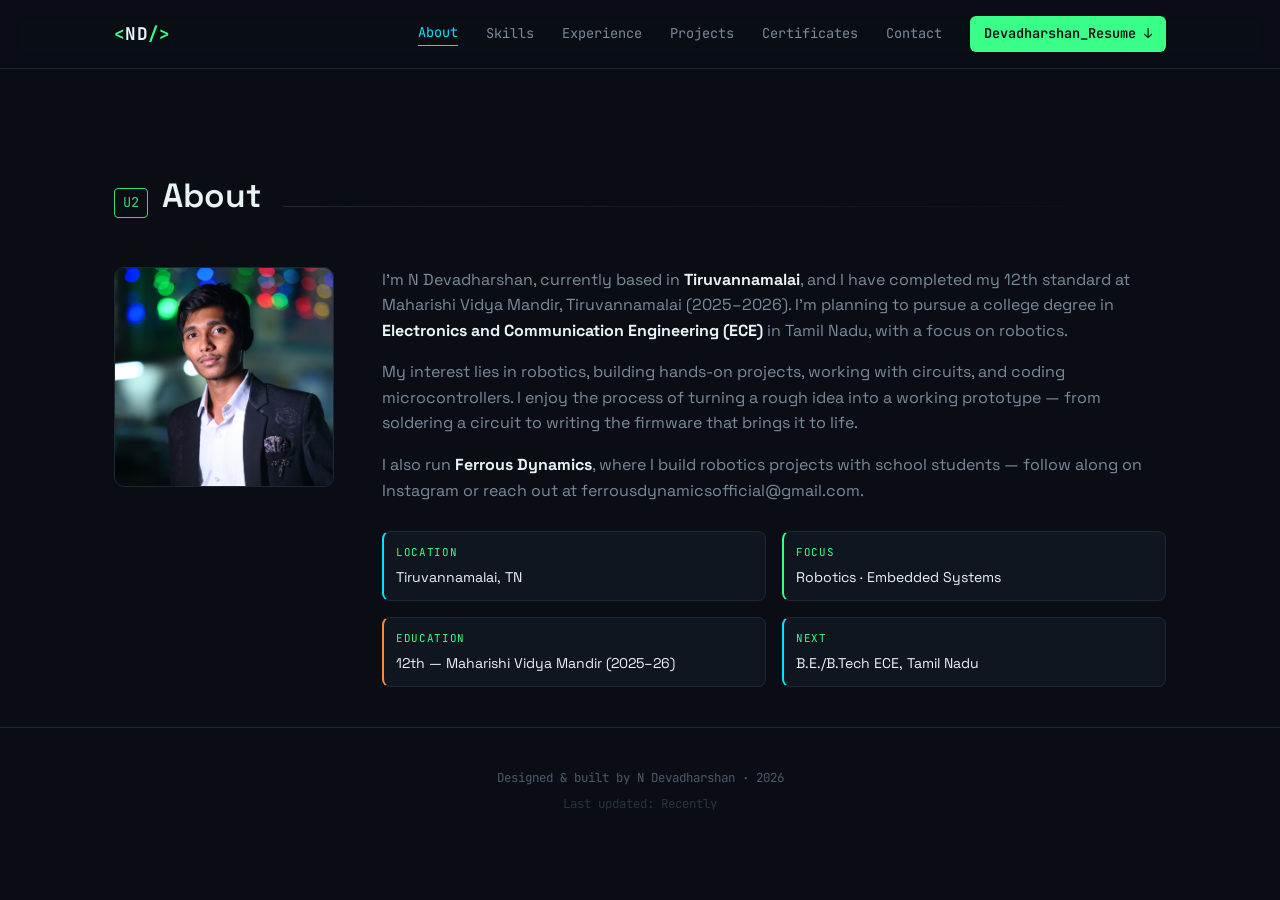
==== commit 6c75f988: "Resume Update" ====
--- a/about.html
+++ b/about.html
@@ -64,7 +64,7 @@
         <a href="projects.html">Projects</a>
         <a href="certificates.html">Certificates</a>
         <a href="contact.html">Contact</a>
-        <a href="assets/resume.pdf" class="nav-resume" download>Resume ↓</a>
+        <a href="assets/Devadharshan_Resume.pdf" class="nav-Devadharshan_Resume" download>Devadharshan_Resume ↓</a>
       </nav>
       <button id="nav-toggle" aria-label="Toggle menu">
         <span></span><span></span><span></span>
--- a/style.css
+++ b/style.css
@@ -179,7 +179,7 @@
   padding-bottom: 2px;
 }
 
-.nav-resume {
+.nav-Devadharshan_Resume {
   color: var(--bg-deep) !important;
   background: var(--trace-green);
   padding: 7px 14px;
@@ -187,7 +187,7 @@
   font-weight: 600;
 }
 
-.nav-resume:hover {
+.nav-Devadharshan_Resume:hover {
   color: var(--bg-deep) !important;
   background: var(--trace-cyan);
 }
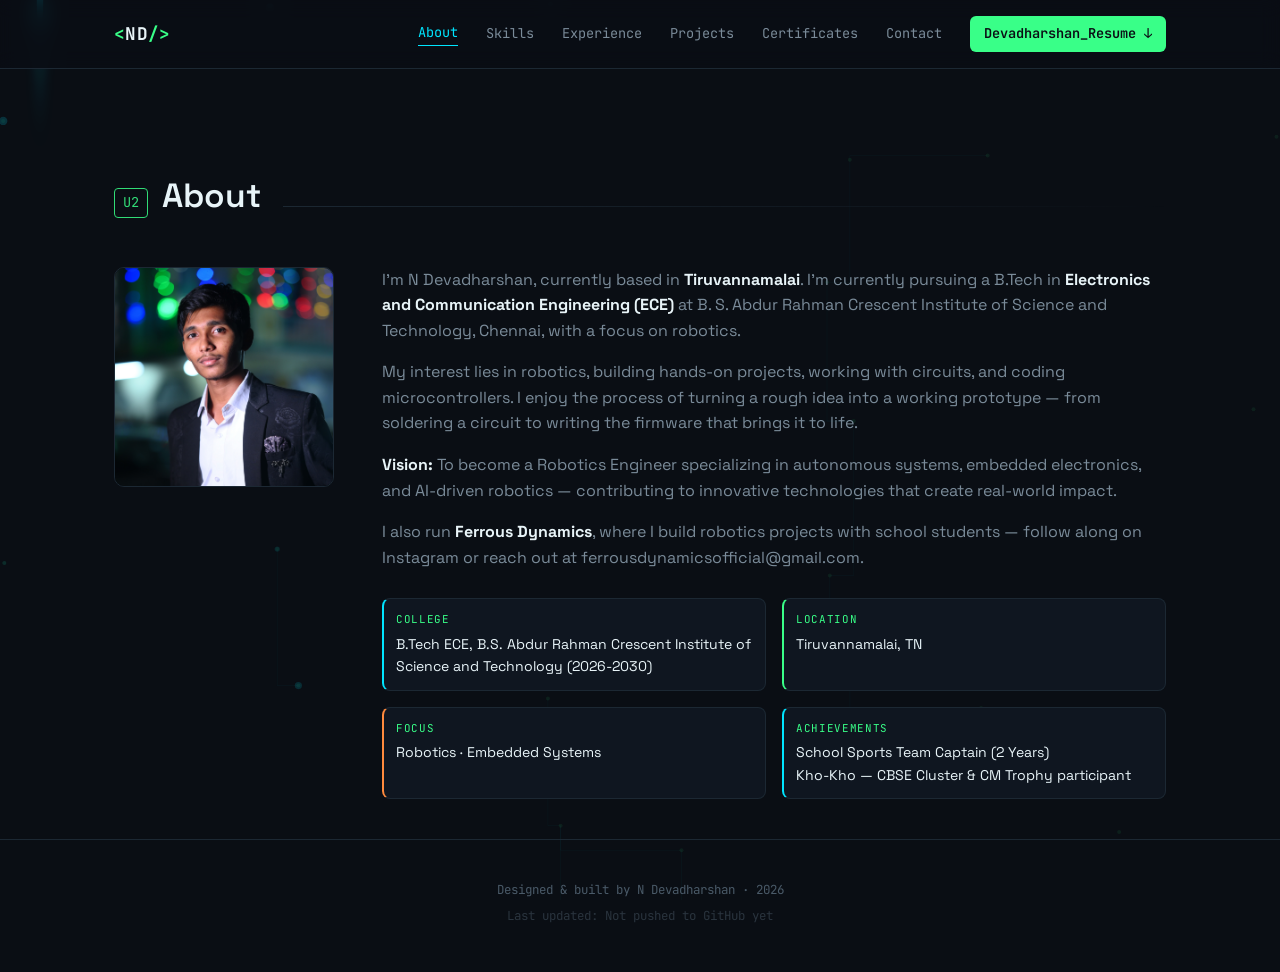
==== commit 9f183ba9: "More Upgrade and addition of projects and Certification" ====
--- a/about.html
+++ b/about.html
@@ -97,15 +97,18 @@
         </div>
         <div class="about-text">
           <p>
-            I'm N Devadharshan, currently based in <strong>Tiruvannamalai</strong>, and I have completed
-            my 12th standard at Maharishi Vidya Mandir, Tiruvannamalai (2025–2026). I'm planning to pursue
-            a college degree in <strong>Electronics and Communication Engineering (ECE)</strong> in Tamil Nadu,
-            with a focus on robotics.
+            I'm N Devadharshan, currently based in <strong>Tiruvannamalai</strong>. I'm currently pursuing
+            a B.Tech in <strong>Electronics and Communication Engineering (ECE)</strong> at B. S. Abdur Rahman Crescent
+            Institute of Science and Technology, Chennai, with a focus on robotics.
           </p>
           <p>
             My interest lies in robotics, building hands-on projects, working with circuits, and coding
             microcontrollers. I enjoy the process of turning a rough idea into a working prototype —
             from soldering a circuit to writing the firmware that brings it to life.
+          </p>
+          <p>
+            <strong>Vision:</strong> To become a Robotics Engineer specializing in autonomous systems, embedded
+            electronics, and AI-driven robotics — contributing to innovative technologies that create real-world impact.
           </p>
           <p>
             I also run <strong>Ferrous Dynamics</strong>, where I build robotics projects with school
@@ -115,14 +118,14 @@
             <a href="mailto:ferrousdynamicsofficial@gmail.com">ferrousdynamicsofficial@gmail.com</a>.
           </p>
           <div class="about-facts">
+            <div class="fact"><span class="fact-label">College</span><span class="fact-value">B.Tech ECE, B.S. Abdur
+                Rahman Crescent Institute of Science and Technology (2026-2030)</span></div>
             <div class="fact"><span class="fact-label">Location</span><span class="fact-value">Tiruvannamalai, TN</span>
             </div>
             <div class="fact"><span class="fact-label">Focus</span><span class="fact-value">Robotics · Embedded
                 Systems</span></div>
-            <div class="fact"><span class="fact-label">Education</span><span class="fact-value">12th — Maharishi Vidya
-                Mandir (2025–26)</span></div>
-            <div class="fact"><span class="fact-label">Next</span><span class="fact-value">B.E./B.Tech ECE, Tamil
-                Nadu</span></div>
+            <div class="fact"><span class="fact-label">Achievements</span><span class="fact-value">School Sports Team
+                Captain (2 Years)<br>Kho-Kho — CBSE Cluster &amp; CM Trophy participant</span></div>
           </div>
         </div>
       </div>
--- a/style.css
+++ b/style.css
@@ -1029,7 +1029,7 @@
 .lightbox {
   position: fixed;
   inset: 0;
-  z-index: 100;
+  z-index: 9999;
   background: rgba(6, 9, 13, 0.92);
   backdrop-filter: blur(6px);
   display: flex;
@@ -1218,6 +1218,8 @@
   color: var(--text-faint);
   font-family: var(--font-mono);
   font-size: 0.78rem;
+  position: relative;
+  z-index: 1;
 }
 
 footer p {
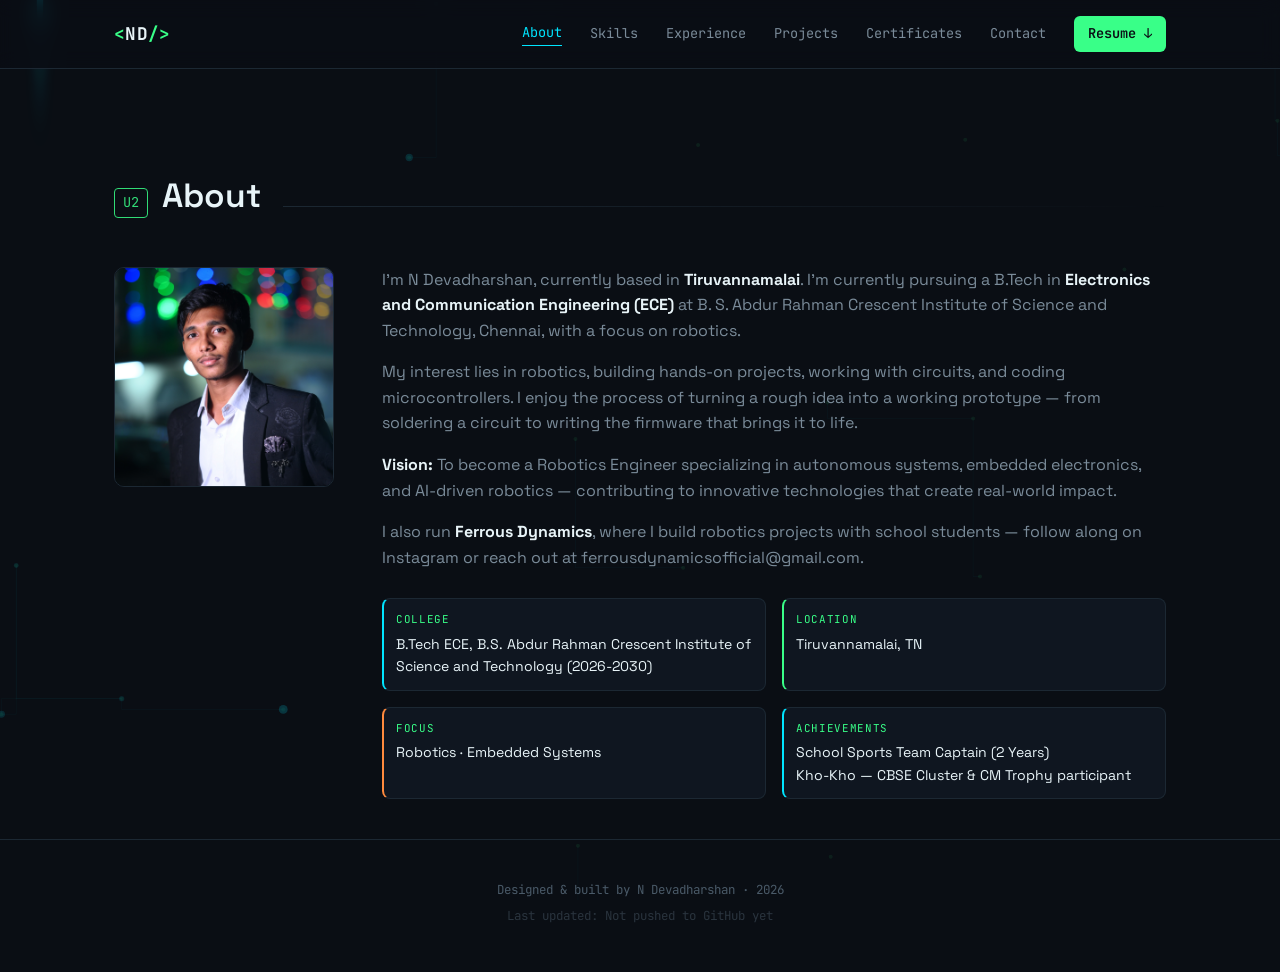
==== commit caec45d0: "Spelling error" ====
--- a/about.html
+++ b/about.html
@@ -64,7 +64,7 @@
         <a href="projects.html">Projects</a>
         <a href="certificates.html">Certificates</a>
         <a href="contact.html">Contact</a>
-        <a href="assets/Devadharshan_Resume.pdf" class="nav-Devadharshan_Resume" download>Devadharshan_Resume ↓</a>
+        <a href="assets/Devadharshan_Resume.pdf" class="nav-Devadharshan_Resume" download>Resume ↓</a>
       </nav>
       <button id="nav-toggle" aria-label="Toggle menu">
         <span></span><span></span><span></span>
